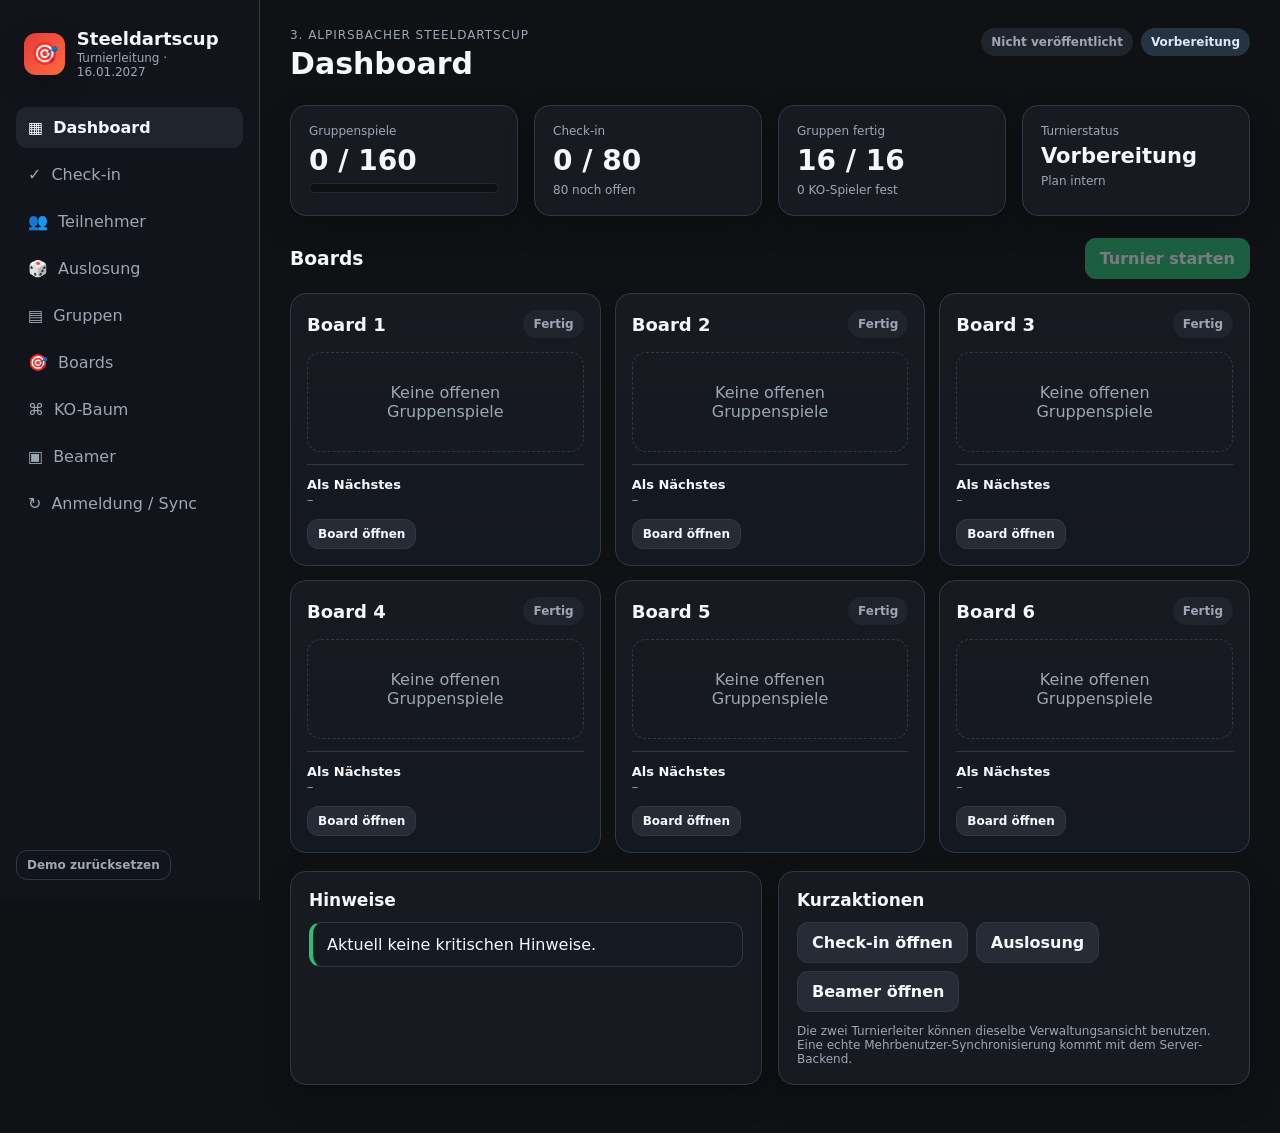
==== index.html @ 19bfae35 "Add files via upload" ====
<!doctype html>
<html lang="de">
<head>
  <meta charset="utf-8" />
  <meta name="viewport" content="width=device-width,initial-scale=1" />
  <title>3. Alpirsbacher Steeldartscup – Turnierleitung</title>
  <link rel="stylesheet" href="styles.css" />
</head>
<body>
  <div class="app-shell">
    <aside class="sidebar">
      <div class="brand">
        <div class="brand-mark">🎯</div>
        <div>
          <h1>Steeldartscup</h1>
          <p>Turnierleitung · 16.01.2027</p>
        </div>
      </div>
      <nav id="mainNav" class="nav"></nav>
      <div class="sidebar-footer">
        <button id="resetDemoBtn" class="btn btn-ghost btn-small">Demo zurücksetzen</button>
      </div>
    </aside>

    <main class="main">
      <header class="topbar">
        <div>
          <div class="eyebrow">3. Alpirsbacher Steeldartscup</div>
          <h2 id="pageTitle">Dashboard</h2>
        </div>
        <div class="top-actions">
          <span id="publishBadge" class="badge badge-muted">Nicht veröffentlicht</span>
          <span id="phaseBadge" class="badge">Vorbereitung</span>
        </div>
      </header>

      <section id="content"></section>
    </main>
  </div>

  <div id="modalRoot"></div>
  <div id="toastRoot" class="toast-root"></div>

  <script src="app.js"></script>
</body>
</html>
---- styles.css ----
:root {
  --bg: #0f1115;
  --panel: #171a21;
  --panel-2: #1f242d;
  --panel-3: #262c36;
  --text: #f5f7fa;
  --muted: #9da7b3;
  --border: #313844;
  --accent: #e33d3d;
  --accent-2: #ff6a3d;
  --success: #2dbf76;
  --warning: #f0ad3d;
  --danger: #ef5350;
  --info: #4ea1ff;
  --shadow: 0 12px 32px rgba(0,0,0,.22);
  --radius: 16px;
}
*{box-sizing:border-box}
html,body{margin:0;min-height:100%;background:var(--bg);color:var(--text);font-family:Inter,ui-sans-serif,system-ui,-apple-system,BlinkMacSystemFont,"Segoe UI",sans-serif}
button,input,select{font:inherit}
button{cursor:pointer}
.app-shell{display:grid;grid-template-columns:260px 1fr;min-height:100vh}
.sidebar{position:sticky;top:0;height:100vh;background:#11141a;border-right:1px solid var(--border);padding:20px 16px;display:flex;flex-direction:column;gap:20px}
.brand{display:flex;gap:12px;align-items:center;padding:8px}
.brand-mark{width:42px;height:42px;border-radius:12px;background:linear-gradient(135deg,var(--accent),var(--accent-2));display:grid;place-items:center;font-size:22px;box-shadow:var(--shadow)}
.brand h1{font-size:18px;margin:0 0 2px}.brand p{margin:0;color:var(--muted);font-size:12px}
.nav{display:flex;flex-direction:column;gap:6px}.nav button{border:0;background:transparent;color:var(--muted);padding:11px 12px;border-radius:11px;text-align:left;display:flex;align-items:center;gap:10px}.nav button:hover{background:var(--panel);color:var(--text)}.nav button.active{background:var(--panel-2);color:var(--text);font-weight:700}
.sidebar-footer{margin-top:auto}
.main{padding:28px 30px 48px;min-width:0}.topbar{display:flex;justify-content:space-between;gap:20px;align-items:flex-start;margin-bottom:24px}.eyebrow{font-size:12px;color:var(--muted);text-transform:uppercase;letter-spacing:.08em}.topbar h2{margin:4px 0 0;font-size:30px}.top-actions{display:flex;gap:8px;flex-wrap:wrap;justify-content:flex-end}
.badge{display:inline-flex;align-items:center;gap:6px;padding:7px 10px;border-radius:999px;background:#263442;color:#dbe9f8;font-size:12px;font-weight:700}.badge-muted{background:var(--panel-2);color:var(--muted)}.badge-success{background:rgba(45,191,118,.14);color:#63e19f}.badge-warning{background:rgba(240,173,61,.14);color:#f5c772}.badge-danger{background:rgba(239,83,80,.14);color:#ff8f8c}
.grid{display:grid;gap:16px}.grid-2{grid-template-columns:repeat(2,minmax(0,1fr))}.grid-3{grid-template-columns:repeat(3,minmax(0,1fr))}.grid-4{grid-template-columns:repeat(4,minmax(0,1fr))}.grid-6{grid-template-columns:repeat(3,minmax(0,1fr))}
.card{background:var(--panel);border:1px solid var(--border);border-radius:var(--radius);padding:18px;box-shadow:var(--shadow)}.card h3{margin:0 0 12px;font-size:17px}.card h4{margin:0 0 8px}.card-subtle{background:var(--panel-2)}
.metric{display:flex;flex-direction:column;gap:6px}.metric .value{font-size:28px;font-weight:800}.metric .label{font-size:12px;color:var(--muted)}
.progress{height:10px;border-radius:999px;background:#0d0f13;overflow:hidden;border:1px solid #242a33}.progress>span{display:block;height:100%;background:linear-gradient(90deg,var(--accent),var(--accent-2));border-radius:999px}
.board-grid{display:grid;grid-template-columns:repeat(3,minmax(0,1fr));gap:14px}.board-card{background:linear-gradient(180deg,var(--panel),#141820);border:1px solid var(--border);border-radius:16px;padding:16px}.board-card.running{border-color:#44515f}.board-head{display:flex;align-items:center;justify-content:space-between;gap:12px;margin-bottom:14px}.board-title{font-size:18px;font-weight:800}.match-main{font-weight:800;font-size:18px;line-height:1.25;margin:8px 0}.match-next{margin-top:12px;padding-top:12px;border-top:1px solid var(--border);color:var(--muted);font-size:13px}.match-next strong{color:var(--text)}
.btn{border:1px solid transparent;border-radius:11px;padding:10px 14px;font-weight:750;background:var(--accent);color:white}.btn:hover{filter:brightness(1.05)}.btn-secondary{background:var(--panel-3);border-color:var(--border);color:var(--text)}.btn-ghost{background:transparent;border-color:var(--border);color:var(--muted)}.btn-success{background:var(--success)}.btn-warning{background:var(--warning);color:#1f1607}.btn-danger{background:var(--danger)}.btn-small{padding:7px 10px;font-size:12px}.btn-lg{padding:14px 18px;font-size:16px}.btn:disabled{opacity:.45;cursor:not-allowed}
.actions{display:flex;gap:8px;flex-wrap:wrap}.section-head{display:flex;justify-content:space-between;gap:16px;align-items:center;margin-bottom:14px}.section-head h3{margin:0}.muted{color:var(--muted)}.small{font-size:12px}.tiny{font-size:11px}.right{text-align:right}
.table-wrap{overflow:auto;border:1px solid var(--border);border-radius:14px}.table{width:100%;border-collapse:collapse;min-width:720px;background:var(--panel)}.table th,.table td{padding:11px 12px;border-bottom:1px solid var(--border);text-align:left;vertical-align:middle}.table th{font-size:11px;text-transform:uppercase;letter-spacing:.05em;color:var(--muted);background:#15181e;position:sticky;top:0}.table tr:last-child td{border-bottom:0}.table tr:hover td{background:#1b2028}.table .compact{width:1%;white-space:nowrap}
.input,.select{width:100%;background:#101318;color:var(--text);border:1px solid var(--border);border-radius:10px;padding:10px 11px;outline:none}.input:focus,.select:focus{border-color:#657284}.form-grid{display:grid;grid-template-columns:repeat(2,minmax(0,1fr));gap:12px}.form-field label{display:block;font-size:12px;color:var(--muted);margin-bottom:6px}
.notice{border:1px solid var(--border);border-left:4px solid var(--info);background:#161b23;border-radius:12px;padding:12px 14px}.notice.warning{border-left-color:var(--warning)}.notice.danger{border-left-color:var(--danger)}.notice.success{border-left-color:var(--success)}
.tabs{display:flex;gap:8px;flex-wrap:wrap;margin-bottom:16px}.tabs button{background:var(--panel);border:1px solid var(--border);color:var(--muted);padding:8px 11px;border-radius:10px}.tabs button.active{background:var(--panel-3);color:var(--text)}
.group-grid{display:grid;grid-template-columns:repeat(2,minmax(0,1fr));gap:14px}.group-card{background:var(--panel);border:1px solid var(--border);border-radius:14px;padding:14px}.group-card h3{display:flex;justify-content:space-between;align-items:center}
.player-line{display:flex;justify-content:space-between;gap:10px;padding:8px 0;border-bottom:1px solid #262d36}.player-line:last-child{border-bottom:0}.player-name{font-weight:700}.dartname{color:#f3b3b3;font-style:italic}
.modal-backdrop{position:fixed;inset:0;background:rgba(0,0,0,.68);display:grid;place-items:center;padding:20px;z-index:50}.modal{width:min(720px,100%);max-height:90vh;overflow:auto;background:var(--panel);border:1px solid var(--border);border-radius:18px;box-shadow:0 24px 80px rgba(0,0,0,.5);padding:20px}.modal h3{margin-top:0}.modal-footer{display:flex;justify-content:flex-end;gap:8px;margin-top:18px}
.toast-root{position:fixed;right:18px;bottom:18px;display:flex;flex-direction:column;gap:10px;z-index:80}.toast{background:#1d232c;border:1px solid var(--border);border-radius:12px;padding:12px 14px;box-shadow:var(--shadow);min-width:260px}.toast.success{border-left:4px solid var(--success)}.toast.warning{border-left:4px solid var(--warning)}.toast.danger{border-left:4px solid var(--danger)}
.board-control{display:grid;grid-template-columns:1.2fr .8fr;gap:16px}.score-box{display:grid;grid-template-columns:1fr auto 1fr;align-items:center;gap:10px;margin:20px 0}.score-player{padding:18px;border-radius:14px;background:var(--panel-2);text-align:center}.score-player .name{font-size:20px;font-weight:800}.score-num{font-size:42px;font-weight:900}.versus{color:var(--muted);font-weight:900}
.big-choice{display:grid;grid-template-columns:1fr 1fr;gap:12px}.big-choice button{min-height:88px;font-size:18px}
.bracket{display:grid;grid-template-columns:repeat(5,minmax(210px,1fr));gap:18px;overflow:auto;padding-bottom:10px}.round{display:flex;flex-direction:column;gap:10px}.round h3{font-size:14px;color:var(--muted);text-transform:uppercase;letter-spacing:.06em}.bracket-match{border:1px solid var(--border);background:var(--panel);border-radius:12px;padding:10px}.bracket-player{padding:7px 8px;border-radius:8px;background:#11151b;margin:4px 0}.bracket-player.winner{outline:1px solid var(--success)}
.beamer{background:#050607;min-height:72vh;border-radius:20px;padding:22px;border:1px solid #222}.beamer .hero{display:flex;justify-content:space-between;align-items:flex-end;margin-bottom:18px}.beamer h3{font-size:28px;margin:0}.beamer-board-grid{display:grid;grid-template-columns:repeat(3,1fr);gap:16px}.beamer-board{background:#12161c;border:1px solid #2b313a;border-radius:16px;padding:18px}.beamer-board .board-number{font-size:24px;font-weight:900}.beamer-board .current{font-size:22px;font-weight:800;margin:16px 0}.beamer-board .next{font-size:13px;color:#a8b0bb;border-top:1px solid #2a3038;padding-top:10px}
.empty{padding:30px;text-align:center;color:var(--muted);border:1px dashed var(--border);border-radius:14px}
.checkin-toggle{display:flex;gap:6px}.status-dot{width:8px;height:8px;border-radius:50%;display:inline-block;background:var(--muted);margin-right:6px}.status-dot.ok{background:var(--success)}.status-dot.warn{background:var(--warning)}
@media (max-width:1100px){.app-shell{grid-template-columns:210px 1fr}.board-grid,.grid-6{grid-template-columns:repeat(2,minmax(0,1fr))}.grid-4{grid-template-columns:repeat(2,minmax(0,1fr))}.group-grid{grid-template-columns:1fr}.beamer-board-grid{grid-template-columns:repeat(2,1fr)}}
@media (max-width:760px){.app-shell{display:block}.sidebar{position:static;height:auto;border-right:0;border-bottom:1px solid var(--border)}.nav{display:grid;grid-template-columns:repeat(2,1fr)}.sidebar-footer{display:none}.main{padding:18px}.topbar{align-items:flex-start;flex-direction:column}.board-grid,.grid-2,.grid-3,.grid-4,.grid-6,.form-grid,.board-control,.big-choice,.beamer-board-grid{grid-template-columns:1fr}.table{min-width:640px}}
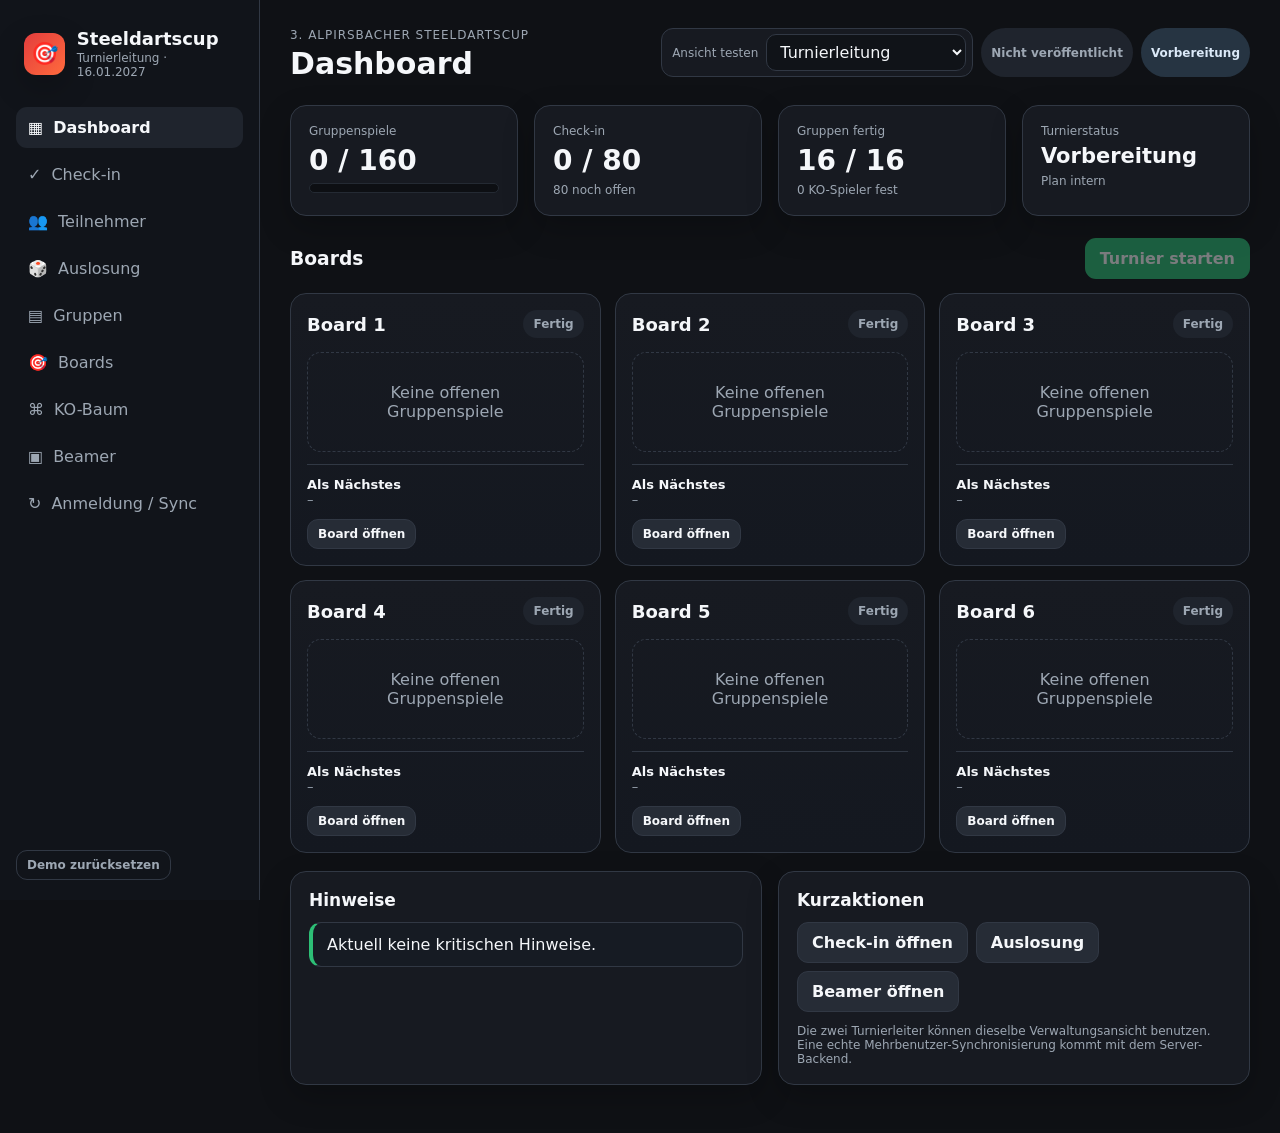
==== commit b6b17773: "Add files via upload" ====
--- a/index.html
+++ b/index.html
@@ -29,6 +29,15 @@
           <h2 id="pageTitle">Dashboard</h2>
         </div>
         <div class="top-actions">
+          <div class="view-switcher">
+            <span class="small muted">Ansicht testen</span>
+            <select id="testViewSelect" class="select select-compact" aria-label="Ansicht testen">
+              <option value="admin">Turnierleitung</option>
+              <option value="writer">Schreiber / Board</option>
+              <option value="player">Spieler</option>
+              <option value="beamer">Beamer</option>
+            </select>
+          </div>
           <span id="publishBadge" class="badge badge-muted">Nicht veröffentlicht</span>
           <span id="phaseBadge" class="badge">Vorbereitung</span>
         </div>
--- a/styles.css
+++ b/styles.css
@@ -51,3 +51,44 @@
 .checkin-toggle{display:flex;gap:6px}.status-dot{width:8px;height:8px;border-radius:50%;display:inline-block;background:var(--muted);margin-right:6px}.status-dot.ok{background:var(--success)}.status-dot.warn{background:var(--warning)}
 @media (max-width:1100px){.app-shell{grid-template-columns:210px 1fr}.board-grid,.grid-6{grid-template-columns:repeat(2,minmax(0,1fr))}.grid-4{grid-template-columns:repeat(2,minmax(0,1fr))}.group-grid{grid-template-columns:1fr}.beamer-board-grid{grid-template-columns:repeat(2,1fr)}}
 @media (max-width:760px){.app-shell{display:block}.sidebar{position:static;height:auto;border-right:0;border-bottom:1px solid var(--border)}.nav{display:grid;grid-template-columns:repeat(2,1fr)}.sidebar-footer{display:none}.main{padding:18px}.topbar{align-items:flex-start;flex-direction:column}.board-grid,.grid-2,.grid-3,.grid-4,.grid-6,.form-grid,.board-control,.big-choice,.beamer-board-grid{grid-template-columns:1fr}.table{min-width:640px}}
+
+/* Testbare Rollenansichten */
+.view-switcher{display:flex;align-items:center;gap:8px;padding:5px 6px 5px 10px;border:1px solid var(--border);border-radius:12px;background:var(--panel)}
+.select-compact{width:auto;min-width:165px;padding:7px 30px 7px 9px}
+.app-shell.special-mode{grid-template-columns:1fr}
+.app-shell.special-mode .sidebar{display:none}
+.app-shell.special-mode .main{max-width:1500px;width:100%;margin:0 auto}
+.special-toolbar,.player-testbar{display:flex;align-items:center;justify-content:space-between;gap:18px;margin-bottom:16px}
+.special-toolbar .tabs{margin:0}
+.compact-tabs{justify-content:flex-end}
+.live-strip{display:flex;align-items:center;justify-content:center;gap:7px;margin:-5px 0 18px;color:#70dfa4;font-size:13px;font-weight:700}
+.live-duration{white-space:nowrap}
+.player-select{max-width:330px}
+.player-hero{background:linear-gradient(135deg,#181d25,#101318);border:1px solid var(--border);border-radius:22px;padding:26px;margin-bottom:16px;box-shadow:var(--shadow);position:relative;overflow:hidden}
+.player-hero:after{content:"";position:absolute;width:230px;height:230px;border-radius:50%;right:-90px;top:-100px;background:rgba(255,255,255,.025)}
+.player-hero.soon{border-color:#60512f}.player-hero.next{border-color:#7b5d25}.player-hero.now{border-color:#257c54;box-shadow:0 0 0 1px rgba(45,191,118,.12),var(--shadow)}
+.player-kicker{text-transform:uppercase;letter-spacing:.08em;color:var(--muted);font-size:11px;font-weight:800}
+.player-hero h3{font-size:30px;margin:7px 0 18px}
+.player-status{font-size:28px;font-weight:900;line-height:1.1;margin-bottom:18px;max-width:700px}
+.player-hero.now .player-status{color:#65dda0}.player-hero.next .player-status{color:#f5c772}.player-hero.soon .player-status{color:#dfc681}
+.player-next-match{display:flex;flex-direction:column;gap:4px;padding:15px 16px;background:rgba(0,0,0,.22);border:1px solid var(--border);border-radius:14px;max-width:560px}
+.player-next-match strong{font-size:20px}
+.player-metrics{margin-bottom:16px}
+.player-tabs{margin-top:20px}
+.player-table{min-width:0}
+.player-table tr.me td{background:rgba(45,191,118,.08)}
+.toggle-line{display:flex;gap:13px;align-items:flex-start;padding:15px 0;border-bottom:1px solid var(--border);cursor:pointer}
+.toggle-line:last-child{border-bottom:0}.toggle-line input{margin-top:4px;transform:scale(1.15)}.toggle-line span{display:flex;flex-direction:column;gap:3px}.toggle-line small{color:var(--muted)}
+.compact-bracket{display:grid;grid-template-columns:repeat(2,minmax(0,1fr));gap:7px 14px}.compact-bracket>.small{grid-column:1/-1}
+.compact-ko{display:grid;grid-template-columns:1fr auto 1fr;gap:8px;align-items:center;background:var(--panel-2);border:1px solid var(--border);border-radius:10px;padding:9px 10px;font-size:12px}.compact-ko span:last-child{text-align:right}
+.beamer-full{min-height:calc(100vh - 150px)}
+
+@media (max-width:760px){
+  .view-switcher{width:100%;justify-content:space-between}.select-compact{flex:1;min-width:0}
+  .app-shell.special-mode .main{padding:14px}.app-shell.special-mode .topbar{gap:12px;margin-bottom:14px}
+  .special-toolbar,.player-testbar{align-items:stretch;flex-direction:column}.player-select{max-width:none}
+  .compact-tabs{display:grid;grid-template-columns:repeat(3,1fr);width:100%}.compact-tabs button{width:100%}
+  .player-hero{padding:20px}.player-hero h3{font-size:24px}.player-status{font-size:24px}.player-next-match strong{font-size:18px}
+  .player-tabs{display:grid;grid-template-columns:repeat(2,1fr)}.player-tabs button{width:100%}
+  .player-table{min-width:520px}.compact-bracket{grid-template-columns:1fr}
+}
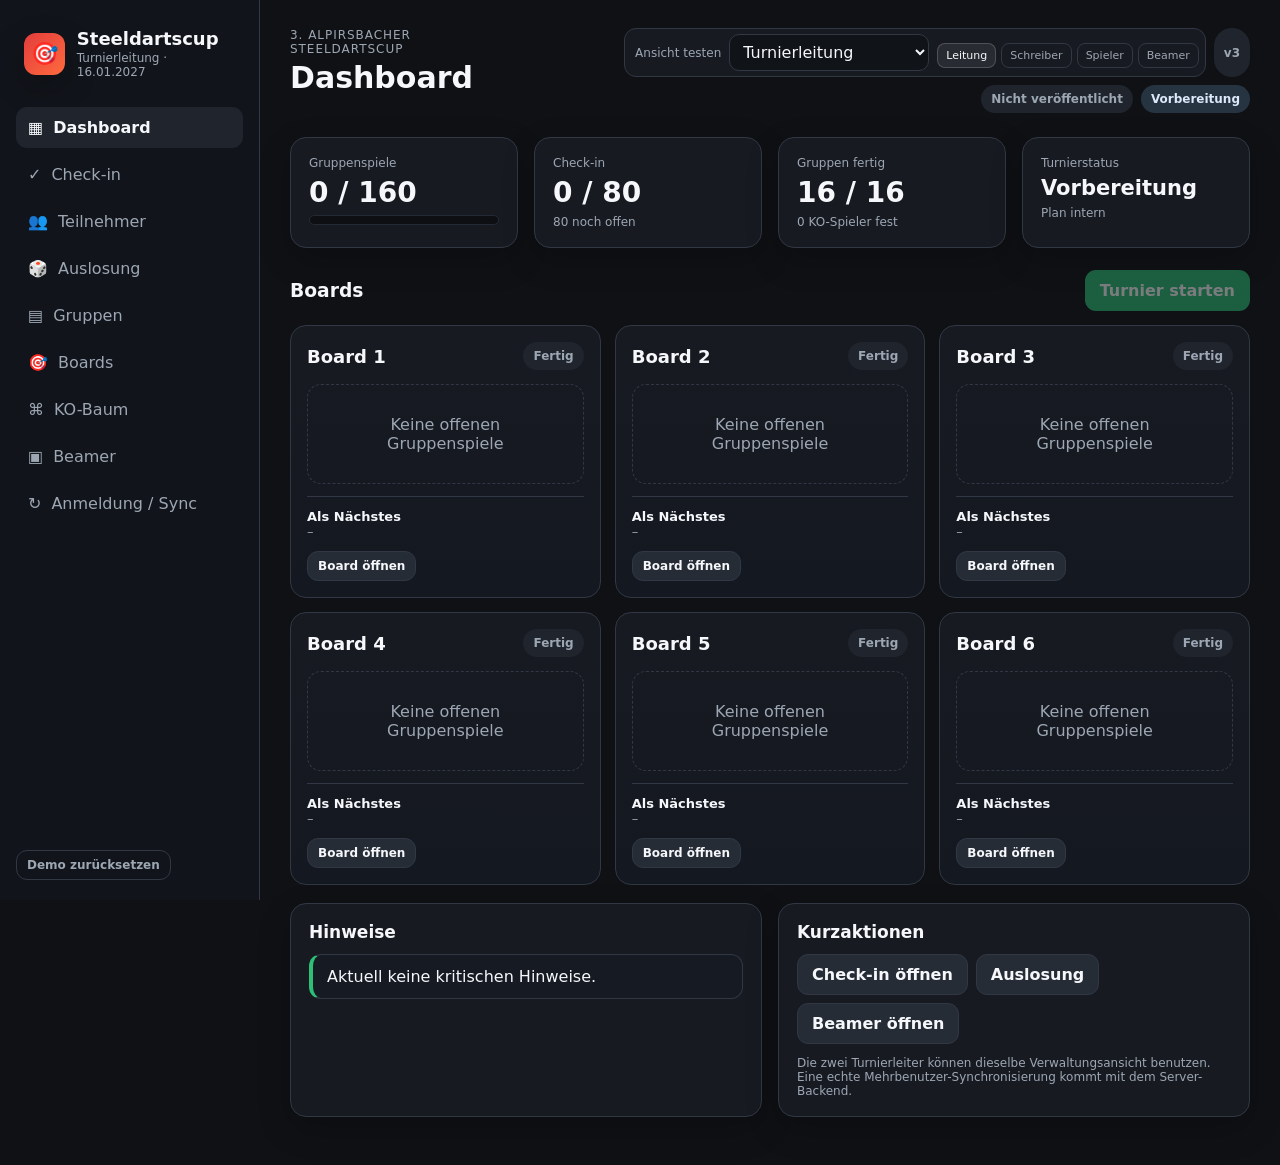
==== commit 79dfd6ce: "Add files via upload" ====
--- a/index.html
+++ b/index.html
@@ -4,7 +4,7 @@
   <meta charset="utf-8" />
   <meta name="viewport" content="width=device-width,initial-scale=1" />
   <title>3. Alpirsbacher Steeldartscup – Turnierleitung</title>
-  <link rel="stylesheet" href="styles.css" />
+  <link rel="stylesheet" href="styles.css?v=3" />
 </head>
 <body>
   <div class="app-shell">
@@ -37,7 +37,14 @@
               <option value="player">Spieler</option>
               <option value="beamer">Beamer</option>
             </select>
+            <div class="mode-quick-buttons" aria-label="Testansichten">
+              <button type="button" data-test-mode="admin">Leitung</button>
+              <button type="button" data-test-mode="writer">Schreiber</button>
+              <button type="button" data-test-mode="player">Spieler</button>
+              <button type="button" data-test-mode="beamer">Beamer</button>
+            </div>
           </div>
+          <span class="badge badge-muted" title="Build-Version">v3</span>
           <span id="publishBadge" class="badge badge-muted">Nicht veröffentlicht</span>
           <span id="phaseBadge" class="badge">Vorbereitung</span>
         </div>
@@ -50,6 +57,6 @@
   <div id="modalRoot"></div>
   <div id="toastRoot" class="toast-root"></div>
 
-  <script src="app.js"></script>
+  <script src="app.js?v=3"></script>
 </body>
 </html>
--- a/styles.css
+++ b/styles.css
@@ -92,3 +92,9 @@
   .player-tabs{display:grid;grid-template-columns:repeat(2,1fr)}.player-tabs button{width:100%}
   .player-table{min-width:520px}.compact-bracket{grid-template-columns:1fr}
 }
+
+/* v3 test-mode controls */
+.mode-quick-buttons{display:flex;gap:5px;flex-wrap:wrap;margin-top:6px}
+.mode-quick-buttons button{border:1px solid var(--border);background:transparent;color:var(--muted);border-radius:8px;padding:5px 8px;font:inherit;font-size:11px;cursor:pointer}
+.mode-quick-buttons button:hover,.mode-quick-buttons button.active{background:rgba(255,255,255,.08);color:var(--text);border-color:rgba(255,255,255,.18)}
+@media(max-width:900px){.mode-quick-buttons{display:none}}
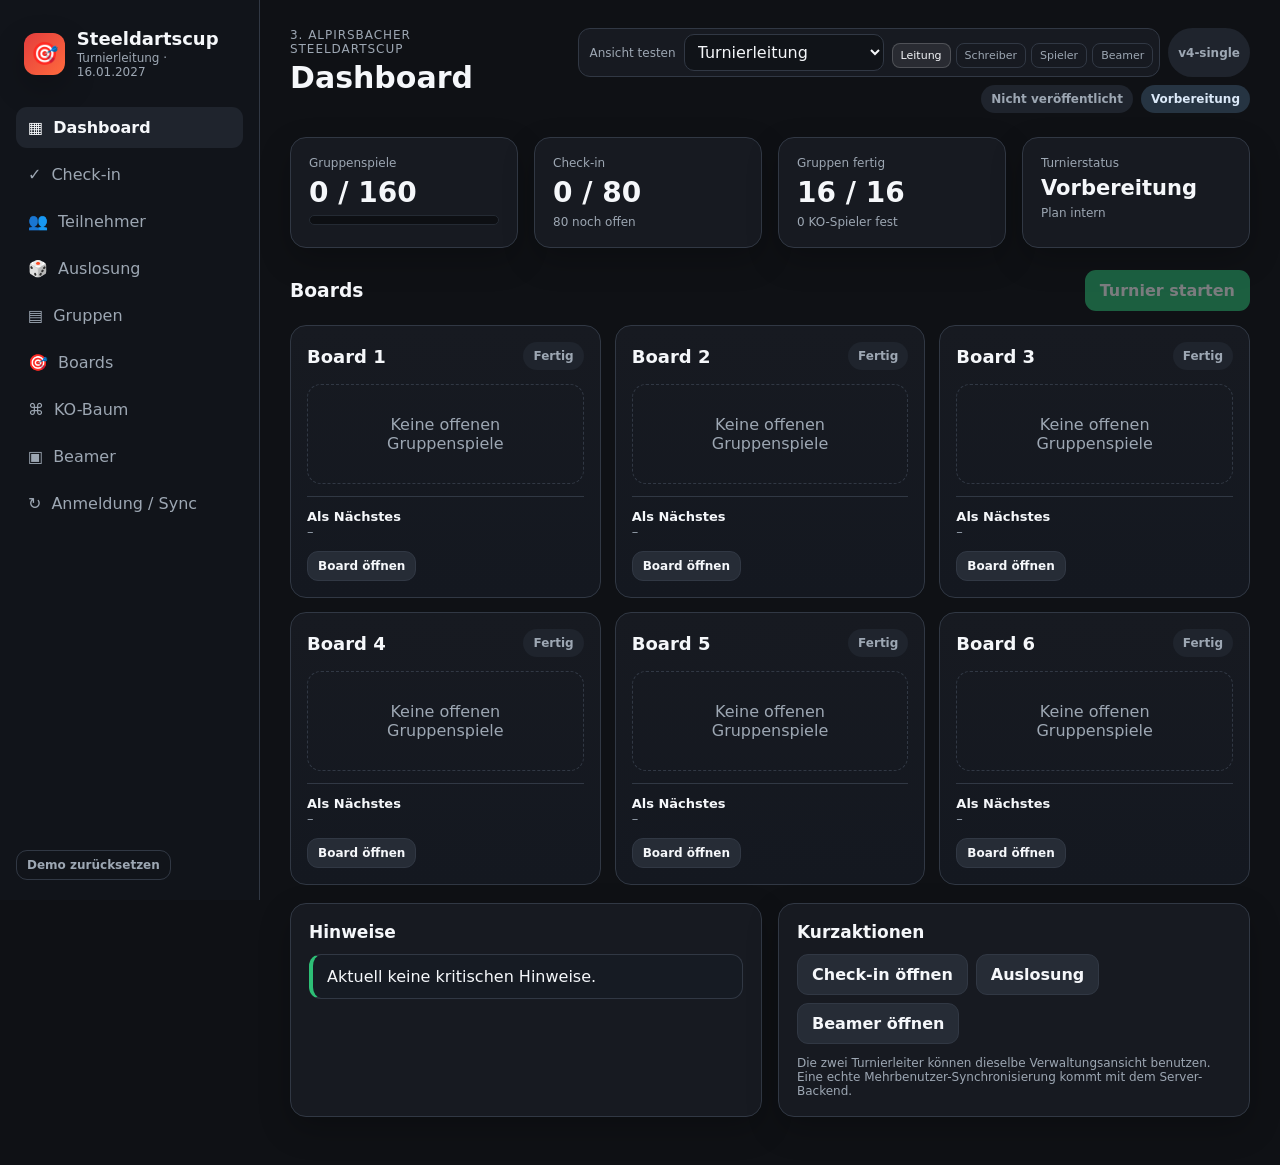
==== commit e44c97d2: "Add files via upload" ====
--- a/index.html
+++ b/index.html
@@ -4,7 +4,109 @@
   <meta charset="utf-8" />
   <meta name="viewport" content="width=device-width,initial-scale=1" />
   <title>3. Alpirsbacher Steeldartscup – Turnierleitung</title>
-  <link rel="stylesheet" href="styles.css?v=3" />
+  <style>
+:root {
+  --bg: #0f1115;
+  --panel: #171a21;
+  --panel-2: #1f242d;
+  --panel-3: #262c36;
+  --text: #f5f7fa;
+  --muted: #9da7b3;
+  --border: #313844;
+  --accent: #e33d3d;
+  --accent-2: #ff6a3d;
+  --success: #2dbf76;
+  --warning: #f0ad3d;
+  --danger: #ef5350;
+  --info: #4ea1ff;
+  --shadow: 0 12px 32px rgba(0,0,0,.22);
+  --radius: 16px;
+}
+*{box-sizing:border-box}
+html,body{margin:0;min-height:100%;background:var(--bg);color:var(--text);font-family:Inter,ui-sans-serif,system-ui,-apple-system,BlinkMacSystemFont,"Segoe UI",sans-serif}
+button,input,select{font:inherit}
+button{cursor:pointer}
+.app-shell{display:grid;grid-template-columns:260px 1fr;min-height:100vh}
+.sidebar{position:sticky;top:0;height:100vh;background:#11141a;border-right:1px solid var(--border);padding:20px 16px;display:flex;flex-direction:column;gap:20px}
+.brand{display:flex;gap:12px;align-items:center;padding:8px}
+.brand-mark{width:42px;height:42px;border-radius:12px;background:linear-gradient(135deg,var(--accent),var(--accent-2));display:grid;place-items:center;font-size:22px;box-shadow:var(--shadow)}
+.brand h1{font-size:18px;margin:0 0 2px}.brand p{margin:0;color:var(--muted);font-size:12px}
+.nav{display:flex;flex-direction:column;gap:6px}.nav button{border:0;background:transparent;color:var(--muted);padding:11px 12px;border-radius:11px;text-align:left;display:flex;align-items:center;gap:10px}.nav button:hover{background:var(--panel);color:var(--text)}.nav button.active{background:var(--panel-2);color:var(--text);font-weight:700}
+.sidebar-footer{margin-top:auto}
+.main{padding:28px 30px 48px;min-width:0}.topbar{display:flex;justify-content:space-between;gap:20px;align-items:flex-start;margin-bottom:24px}.eyebrow{font-size:12px;color:var(--muted);text-transform:uppercase;letter-spacing:.08em}.topbar h2{margin:4px 0 0;font-size:30px}.top-actions{display:flex;gap:8px;flex-wrap:wrap;justify-content:flex-end}
+.badge{display:inline-flex;align-items:center;gap:6px;padding:7px 10px;border-radius:999px;background:#263442;color:#dbe9f8;font-size:12px;font-weight:700}.badge-muted{background:var(--panel-2);color:var(--muted)}.badge-success{background:rgba(45,191,118,.14);color:#63e19f}.badge-warning{background:rgba(240,173,61,.14);color:#f5c772}.badge-danger{background:rgba(239,83,80,.14);color:#ff8f8c}
+.grid{display:grid;gap:16px}.grid-2{grid-template-columns:repeat(2,minmax(0,1fr))}.grid-3{grid-template-columns:repeat(3,minmax(0,1fr))}.grid-4{grid-template-columns:repeat(4,minmax(0,1fr))}.grid-6{grid-template-columns:repeat(3,minmax(0,1fr))}
+.card{background:var(--panel);border:1px solid var(--border);border-radius:var(--radius);padding:18px;box-shadow:var(--shadow)}.card h3{margin:0 0 12px;font-size:17px}.card h4{margin:0 0 8px}.card-subtle{background:var(--panel-2)}
+.metric{display:flex;flex-direction:column;gap:6px}.metric .value{font-size:28px;font-weight:800}.metric .label{font-size:12px;color:var(--muted)}
+.progress{height:10px;border-radius:999px;background:#0d0f13;overflow:hidden;border:1px solid #242a33}.progress>span{display:block;height:100%;background:linear-gradient(90deg,var(--accent),var(--accent-2));border-radius:999px}
+.board-grid{display:grid;grid-template-columns:repeat(3,minmax(0,1fr));gap:14px}.board-card{background:linear-gradient(180deg,var(--panel),#141820);border:1px solid var(--border);border-radius:16px;padding:16px}.board-card.running{border-color:#44515f}.board-head{display:flex;align-items:center;justify-content:space-between;gap:12px;margin-bottom:14px}.board-title{font-size:18px;font-weight:800}.match-main{font-weight:800;font-size:18px;line-height:1.25;margin:8px 0}.match-next{margin-top:12px;padding-top:12px;border-top:1px solid var(--border);color:var(--muted);font-size:13px}.match-next strong{color:var(--text)}
+.btn{border:1px solid transparent;border-radius:11px;padding:10px 14px;font-weight:750;background:var(--accent);color:white}.btn:hover{filter:brightness(1.05)}.btn-secondary{background:var(--panel-3);border-color:var(--border);color:var(--text)}.btn-ghost{background:transparent;border-color:var(--border);color:var(--muted)}.btn-success{background:var(--success)}.btn-warning{background:var(--warning);color:#1f1607}.btn-danger{background:var(--danger)}.btn-small{padding:7px 10px;font-size:12px}.btn-lg{padding:14px 18px;font-size:16px}.btn:disabled{opacity:.45;cursor:not-allowed}
+.actions{display:flex;gap:8px;flex-wrap:wrap}.section-head{display:flex;justify-content:space-between;gap:16px;align-items:center;margin-bottom:14px}.section-head h3{margin:0}.muted{color:var(--muted)}.small{font-size:12px}.tiny{font-size:11px}.right{text-align:right}
+.table-wrap{overflow:auto;border:1px solid var(--border);border-radius:14px}.table{width:100%;border-collapse:collapse;min-width:720px;background:var(--panel)}.table th,.table td{padding:11px 12px;border-bottom:1px solid var(--border);text-align:left;vertical-align:middle}.table th{font-size:11px;text-transform:uppercase;letter-spacing:.05em;color:var(--muted);background:#15181e;position:sticky;top:0}.table tr:last-child td{border-bottom:0}.table tr:hover td{background:#1b2028}.table .compact{width:1%;white-space:nowrap}
+.input,.select{width:100%;background:#101318;color:var(--text);border:1px solid var(--border);border-radius:10px;padding:10px 11px;outline:none}.input:focus,.select:focus{border-color:#657284}.form-grid{display:grid;grid-template-columns:repeat(2,minmax(0,1fr));gap:12px}.form-field label{display:block;font-size:12px;color:var(--muted);margin-bottom:6px}
+.notice{border:1px solid var(--border);border-left:4px solid var(--info);background:#161b23;border-radius:12px;padding:12px 14px}.notice.warning{border-left-color:var(--warning)}.notice.danger{border-left-color:var(--danger)}.notice.success{border-left-color:var(--success)}
+.tabs{display:flex;gap:8px;flex-wrap:wrap;margin-bottom:16px}.tabs button{background:var(--panel);border:1px solid var(--border);color:var(--muted);padding:8px 11px;border-radius:10px}.tabs button.active{background:var(--panel-3);color:var(--text)}
+.group-grid{display:grid;grid-template-columns:repeat(2,minmax(0,1fr));gap:14px}.group-card{background:var(--panel);border:1px solid var(--border);border-radius:14px;padding:14px}.group-card h3{display:flex;justify-content:space-between;align-items:center}
+.player-line{display:flex;justify-content:space-between;gap:10px;padding:8px 0;border-bottom:1px solid #262d36}.player-line:last-child{border-bottom:0}.player-name{font-weight:700}.dartname{color:#f3b3b3;font-style:italic}
+.modal-backdrop{position:fixed;inset:0;background:rgba(0,0,0,.68);display:grid;place-items:center;padding:20px;z-index:50}.modal{width:min(720px,100%);max-height:90vh;overflow:auto;background:var(--panel);border:1px solid var(--border);border-radius:18px;box-shadow:0 24px 80px rgba(0,0,0,.5);padding:20px}.modal h3{margin-top:0}.modal-footer{display:flex;justify-content:flex-end;gap:8px;margin-top:18px}
+.toast-root{position:fixed;right:18px;bottom:18px;display:flex;flex-direction:column;gap:10px;z-index:80}.toast{background:#1d232c;border:1px solid var(--border);border-radius:12px;padding:12px 14px;box-shadow:var(--shadow);min-width:260px}.toast.success{border-left:4px solid var(--success)}.toast.warning{border-left:4px solid var(--warning)}.toast.danger{border-left:4px solid var(--danger)}
+.board-control{display:grid;grid-template-columns:1.2fr .8fr;gap:16px}.score-box{display:grid;grid-template-columns:1fr auto 1fr;align-items:center;gap:10px;margin:20px 0}.score-player{padding:18px;border-radius:14px;background:var(--panel-2);text-align:center}.score-player .name{font-size:20px;font-weight:800}.score-num{font-size:42px;font-weight:900}.versus{color:var(--muted);font-weight:900}
+.big-choice{display:grid;grid-template-columns:1fr 1fr;gap:12px}.big-choice button{min-height:88px;font-size:18px}
+.bracket{display:grid;grid-template-columns:repeat(5,minmax(210px,1fr));gap:18px;overflow:auto;padding-bottom:10px}.round{display:flex;flex-direction:column;gap:10px}.round h3{font-size:14px;color:var(--muted);text-transform:uppercase;letter-spacing:.06em}.bracket-match{border:1px solid var(--border);background:var(--panel);border-radius:12px;padding:10px}.bracket-player{padding:7px 8px;border-radius:8px;background:#11151b;margin:4px 0}.bracket-player.winner{outline:1px solid var(--success)}
+.beamer{background:#050607;min-height:72vh;border-radius:20px;padding:22px;border:1px solid #222}.beamer .hero{display:flex;justify-content:space-between;align-items:flex-end;margin-bottom:18px}.beamer h3{font-size:28px;margin:0}.beamer-board-grid{display:grid;grid-template-columns:repeat(3,1fr);gap:16px}.beamer-board{background:#12161c;border:1px solid #2b313a;border-radius:16px;padding:18px}.beamer-board .board-number{font-size:24px;font-weight:900}.beamer-board .current{font-size:22px;font-weight:800;margin:16px 0}.beamer-board .next{font-size:13px;color:#a8b0bb;border-top:1px solid #2a3038;padding-top:10px}
+.empty{padding:30px;text-align:center;color:var(--muted);border:1px dashed var(--border);border-radius:14px}
+.checkin-toggle{display:flex;gap:6px}.status-dot{width:8px;height:8px;border-radius:50%;display:inline-block;background:var(--muted);margin-right:6px}.status-dot.ok{background:var(--success)}.status-dot.warn{background:var(--warning)}
+@media (max-width:1100px){.app-shell{grid-template-columns:210px 1fr}.board-grid,.grid-6{grid-template-columns:repeat(2,minmax(0,1fr))}.grid-4{grid-template-columns:repeat(2,minmax(0,1fr))}.group-grid{grid-template-columns:1fr}.beamer-board-grid{grid-template-columns:repeat(2,1fr)}}
+@media (max-width:760px){.app-shell{display:block}.sidebar{position:static;height:auto;border-right:0;border-bottom:1px solid var(--border)}.nav{display:grid;grid-template-columns:repeat(2,1fr)}.sidebar-footer{display:none}.main{padding:18px}.topbar{align-items:flex-start;flex-direction:column}.board-grid,.grid-2,.grid-3,.grid-4,.grid-6,.form-grid,.board-control,.big-choice,.beamer-board-grid{grid-template-columns:1fr}.table{min-width:640px}}
+
+/* Testbare Rollenansichten */
+.view-switcher{display:flex;align-items:center;gap:8px;padding:5px 6px 5px 10px;border:1px solid var(--border);border-radius:12px;background:var(--panel)}
+.select-compact{width:auto;min-width:165px;padding:7px 30px 7px 9px}
+.app-shell.special-mode{grid-template-columns:1fr}
+.app-shell.special-mode .sidebar{display:none}
+.app-shell.special-mode .main{max-width:1500px;width:100%;margin:0 auto}
+.special-toolbar,.player-testbar{display:flex;align-items:center;justify-content:space-between;gap:18px;margin-bottom:16px}
+.special-toolbar .tabs{margin:0}
+.compact-tabs{justify-content:flex-end}
+.live-strip{display:flex;align-items:center;justify-content:center;gap:7px;margin:-5px 0 18px;color:#70dfa4;font-size:13px;font-weight:700}
+.live-duration{white-space:nowrap}
+.player-select{max-width:330px}
+.player-hero{background:linear-gradient(135deg,#181d25,#101318);border:1px solid var(--border);border-radius:22px;padding:26px;margin-bottom:16px;box-shadow:var(--shadow);position:relative;overflow:hidden}
+.player-hero:after{content:"";position:absolute;width:230px;height:230px;border-radius:50%;right:-90px;top:-100px;background:rgba(255,255,255,.025)}
+.player-hero.soon{border-color:#60512f}.player-hero.next{border-color:#7b5d25}.player-hero.now{border-color:#257c54;box-shadow:0 0 0 1px rgba(45,191,118,.12),var(--shadow)}
+.player-kicker{text-transform:uppercase;letter-spacing:.08em;color:var(--muted);font-size:11px;font-weight:800}
+.player-hero h3{font-size:30px;margin:7px 0 18px}
+.player-status{font-size:28px;font-weight:900;line-height:1.1;margin-bottom:18px;max-width:700px}
+.player-hero.now .player-status{color:#65dda0}.player-hero.next .player-status{color:#f5c772}.player-hero.soon .player-status{color:#dfc681}
+.player-next-match{display:flex;flex-direction:column;gap:4px;padding:15px 16px;background:rgba(0,0,0,.22);border:1px solid var(--border);border-radius:14px;max-width:560px}
+.player-next-match strong{font-size:20px}
+.player-metrics{margin-bottom:16px}
+.player-tabs{margin-top:20px}
+.player-table{min-width:0}
+.player-table tr.me td{background:rgba(45,191,118,.08)}
+.toggle-line{display:flex;gap:13px;align-items:flex-start;padding:15px 0;border-bottom:1px solid var(--border);cursor:pointer}
+.toggle-line:last-child{border-bottom:0}.toggle-line input{margin-top:4px;transform:scale(1.15)}.toggle-line span{display:flex;flex-direction:column;gap:3px}.toggle-line small{color:var(--muted)}
+.compact-bracket{display:grid;grid-template-columns:repeat(2,minmax(0,1fr));gap:7px 14px}.compact-bracket>.small{grid-column:1/-1}
+.compact-ko{display:grid;grid-template-columns:1fr auto 1fr;gap:8px;align-items:center;background:var(--panel-2);border:1px solid var(--border);border-radius:10px;padding:9px 10px;font-size:12px}.compact-ko span:last-child{text-align:right}
+.beamer-full{min-height:calc(100vh - 150px)}
+
+@media (max-width:760px){
+  .view-switcher{width:100%;justify-content:space-between}.select-compact{flex:1;min-width:0}
+  .app-shell.special-mode .main{padding:14px}.app-shell.special-mode .topbar{gap:12px;margin-bottom:14px}
+  .special-toolbar,.player-testbar{align-items:stretch;flex-direction:column}.player-select{max-width:none}
+  .compact-tabs{display:grid;grid-template-columns:repeat(3,1fr);width:100%}.compact-tabs button{width:100%}
+  .player-hero{padding:20px}.player-hero h3{font-size:24px}.player-status{font-size:24px}.player-next-match strong{font-size:18px}
+  .player-tabs{display:grid;grid-template-columns:repeat(2,1fr)}.player-tabs button{width:100%}
+  .player-table{min-width:520px}.compact-bracket{grid-template-columns:1fr}
+}
+
+/* v3 test-mode controls */
+.mode-quick-buttons{display:flex;gap:5px;flex-wrap:wrap;margin-top:6px}
+.mode-quick-buttons button{border:1px solid var(--border);background:transparent;color:var(--muted);border-radius:8px;padding:5px 8px;font:inherit;font-size:11px;cursor:pointer}
+.mode-quick-buttons button:hover,.mode-quick-buttons button.active{background:rgba(255,255,255,.08);color:var(--text);border-color:rgba(255,255,255,.18)}
+@media(max-width:900px){.mode-quick-buttons{display:none}}
+
+</style>
 </head>
 <body>
   <div class="app-shell">
@@ -44,7 +146,7 @@
               <button type="button" data-test-mode="beamer">Beamer</button>
             </div>
           </div>
-          <span class="badge badge-muted" title="Build-Version">v3</span>
+          <span class="badge badge-muted" title="Build-Version">v4-single</span>
           <span id="publishBadge" class="badge badge-muted">Nicht veröffentlicht</span>
           <span id="phaseBadge" class="badge">Vorbereitung</span>
         </div>
@@ -57,6 +159,670 @@
   <div id="modalRoot"></div>
   <div id="toastRoot" class="toast-root"></div>
 
-  <script src="app.js?v=3"></script>
+  <script>
+(() => {
+  const STORAGE_KEY = 'alpirsbacher-steeldartscup-mvp-v1';
+  const GROUPS = 'ABCDEFGHIJKLMNOP'.split('');
+  const BOARD_GROUPS = {
+    1: ['A','B','C'],
+    2: ['D','E','F'],
+    3: ['G','H','I'],
+    4: ['J','K','L'],
+    5: ['M','N'],
+    6: ['O','P']
+  };
+  const FIXED_R32 = [
+    ['A',1,'P',2], ['B',1,'O',2], ['C',1,'N',2], ['D',1,'M',2],
+    ['E',1,'L',2], ['F',1,'K',2], ['G',1,'J',2], ['H',1,'I',2],
+    ['I',1,'H',2], ['J',1,'G',2], ['K',1,'F',2], ['L',1,'E',2],
+    ['M',1,'D',2], ['N',1,'C',2], ['O',1,'B',2], ['P',1,'A',2]
+  ];
+
+  const NAV = [
+    ['dashboard','▦','Dashboard'],
+    ['checkin','✓','Check-in'],
+    ['participants','👥','Teilnehmer'],
+    ['draw','🎲','Auslosung'],
+    ['groups','▤','Gruppen'],
+    ['boards','🎯','Boards'],
+    ['knockout','⌘','KO-Baum'],
+    ['beamer','▣','Beamer'],
+    ['sync','↻','Anmeldung / Sync']
+  ];
+
+  const firstNames = [
+    'Andreas','Benjamin','Christian','Daniel','David','Dennis','Dominik','Florian','Frank','Jan',
+    'Jens','Jonas','Kevin','Lars','Marco','Markus','Martin','Matthias','Michael','Nico',
+    'Patrick','Peter','Philipp','Ralf','Robin','Sascha','Sebastian','Simon','Stefan','Sven',
+    'Thomas','Timo','Tobias','Torsten','Alexander','Felix','Julian','Manuel','Oliver','René',
+    'Fabian','Marcel','Kai','Tim','Max','Lukas','Niklas','Moritz','Johannes','Marius',
+    'Lisa','Sarah','Julia','Anna','Laura','Nadine','Sandra','Melanie','Kathrin','Vanessa',
+    'Marco','Steffen','Bernd','Heiko','Dirk','Volker','Joachim','Holger','Uwe','Jürgen',
+    'Chris','Alex','Micha','Tom','Leon','Fabio','Pascal','Rene','Marvin','Dennis'
+  ];
+  const lastNames = [
+    'Müller','Schmidt','Schneider','Fischer','Weber','Meyer','Wagner','Becker','Schulz','Hoffmann',
+    'Schäfer','Koch','Bauer','Richter','Klein','Wolf','Schröder','Neumann','Schwarz','Zimmermann',
+    'Braun','Krüger','Hofmann','Hartmann','Lange','Schmitt','Werner','Schmitz','Krause','Meier',
+    'Lehmann','Schmid','Schulze','Maier','Köhler','Herrmann','König','Walter','Mayer','Huber',
+    'Kaiser','Fuchs','Peters','Lang','Scholz','Möller','Weiß','Jung','Hahn','Schubert',
+    'Vogel','Friedrich','Keller','Günther','Frank','Berger','Winkler','Roth','Beck','Lorenz',
+    'Baumann','Franke','Albrecht','Schuster','Simon','Ludwig','Böhm','Winter','Kraus','Martin',
+    'Schumacher','Vogt','Stein','Jäger','Otto','Sommer','Groß','Seidel','Heinrich','Brandt'
+  ];
+  const dartNames = ['The Hammer','Iceman','Black Arrow','The Fox','Bulleye','The Machine','Lucky Dart','Red Dragon','The Chief','One Dart'];
+
+  let state = loadState();
+  let currentView = 'dashboard';
+  let currentGroup = 'A';
+  let selectedBoard = 1;
+  let displayMode = 'admin';
+  let selectedPlayerId = null;
+
+  function seedParticipants() {
+    return Array.from({length:80}, (_,i) => ({
+      id: `P${String(i+1).padStart(3,'0')}`,
+      firstName: firstNames[i],
+      lastName: lastNames[i],
+      dartName: i % 9 === 0 ? dartNames[(i/9) % dartNames.length | 0] : '',
+      email: `${slug(firstNames[i])}.${slug(lastNames[i])}@beispiel.de`,
+      phone: i % 4 === 0 ? '' : `0176 ${String(10000000+i*137).slice(0,8)}`,
+      registrationStatus: 'bestätigt',
+      checkinStatus: 'angemeldet',
+      waitlist: false,
+      active: true,
+      source: 'Anmeldung'
+    }));
+  }
+
+  function initialState() {
+    return {
+      version: 1,
+      tournament: {
+        name: '3. Alpirsbacher Steeldartscup',
+        date: '16.01.2027',
+        drawLocked: false,
+        published: false,
+        publishedAt: null,
+        started: false,
+        finished: false,
+        phase: 'Vorbereitung'
+      },
+      participants: seedParticipants(),
+      groups: {},
+      boardSchedules: {},
+      boardPointers: {1:0,2:0,3:0,4:0,5:0,6:0},
+      lastCompletedByBoard: {1:null,2:null,3:null,4:null,5:null,6:null},
+      manualGroupOrder: {},
+      knockout: { r32: [], r16: [], qf: [], sf: [], third: [], final: [] },
+      playerPrefs: {},
+      audit: []
+    };
+  }
+
+  function loadState() {
+    try {
+      const raw = localStorage.getItem(STORAGE_KEY);
+      return raw ? JSON.parse(raw) : initialState();
+    } catch (_) {
+      return initialState();
+    }
+  }
+  function saveState() { localStorage.setItem(STORAGE_KEY, JSON.stringify(state)); updateBadges(); }
+  function resetDemo() { state = initialState(); saveState(); render(); toast('Demo wurde zurückgesetzt.','success'); }
+
+  function slug(s){ return s.toLowerCase().normalize('NFD').replace(/[\u0300-\u036f]/g,'').replace(/ß/g,'ss').replace(/[^a-z0-9]+/g,''); }
+  function esc(s=''){ return String(s).replace(/[&<>'"]/g, m => ({'&':'&amp;','<':'&lt;','>':'&gt;',"'":'&#39;','"':'&quot;'}[m])); }
+  function playerName(p, fullDart=false){
+    if (!p) return '–';
+    return fullDart && p.dartName ? `${p.firstName} „${p.dartName}“ ${p.lastName}` : `${p.firstName} ${p.lastName}`;
+  }
+  function getPlayer(id){ return state.participants.find(p=>p.id===id); }
+  function shuffle(arr){ const a=[...arr]; for(let i=a.length-1;i>0;i--){const j=Math.floor(Math.random()*(i+1));[a[i],a[j]]=[a[j],a[i]];} return a; }
+  function audit(text){ state.audit.unshift({at:new Date().toISOString(), text}); state.audit = state.audit.slice(0,100); }
+  function toast(text,type='success'){ const root=document.getElementById('toastRoot'); const el=document.createElement('div'); el.className=`toast ${type}`; el.textContent=text; root.appendChild(el); setTimeout(()=>el.remove(),3000); }
+  function pct(n,d){ return d ? Math.round(n/d*100) : 0; }
+  function elapsedText(iso){
+    if(!iso) return '';
+    const ms=Math.max(0, Date.now()-new Date(iso).getTime());
+    const min=Math.floor(ms/60000);
+    if(min<1) return 'läuft seit < 1 Min.';
+    if(min<60) return `läuft seit ${min} Min.`;
+    const h=Math.floor(min/60), rest=min%60;
+    return `läuft seit ${h} Std.${rest?` ${rest} Min.`:''}`;
+  }
+  function playerGroup(id){ return GROUPS.find(g=>state.groups[g]?.playerIds.includes(id)) || null; }
+  function playerBoard(id){ const g=playerGroup(id); return g ? state.groups[g]?.board : null; }
+  function nextPlayerMatchInfo(id){
+    const board=playerBoard(id);
+    if(!board) return {board:null, match:null, gamesBefore:null, status:'Noch nicht ausgelost'};
+    const schedule=state.boardSchedules[board]||[];
+    const pointer=state.boardPointers[board]||0;
+    let gamesBefore=0;
+    for(let i=pointer;i<schedule.length;i++){
+      const m=findMatch(schedule[i]);
+      if(!m || m.status==='completed') continue;
+      if(m.playerA===id || m.playerB===id){
+        let status='';
+        if(gamesBefore===0) status=m.status==='running'?'Du bist jetzt dran':'Du bist jetzt dran';
+        else if(gamesBefore===1) status='Nach diesem Spiel bist du dran';
+        else if(gamesBefore===2) status='Noch 2 Spiele vor dir';
+        else status=`Noch ${gamesBefore} Spiele vor dir`;
+        return {board,match:m,gamesBefore,status};
+      }
+      gamesBefore++;
+    }
+    return {board,match:null,gamesBefore:null,status:groupComplete(playerGroup(id))?'Gruppenphase für dich beendet':'Kein weiteres Gruppenspiel offen'};
+  }
+  function opponentFor(match,id){ if(!match) return null; return getPlayer(match.playerA===id?match.playerB:match.playerA); }
+  function playerPrefs(id){
+    state.playerPrefs ||= {};
+    return state.playerPrefs[id] ||= {two:true,next:true,now:true};
+  }
+
+  function roundRobinMatches(ids, group) {
+    const players = [...ids];
+    if (players.length % 2) players.push(null);
+    const rounds = [];
+    const n = players.length;
+    const arr = [...players];
+    for (let r=0;r<n-1;r++) {
+      const round=[];
+      for (let i=0;i<n/2;i++) {
+        const a=arr[i], b=arr[n-1-i];
+        if (a && b) round.push([a,b]);
+      }
+      rounds.push(round);
+      arr.splice(1,0,arr.pop());
+    }
+    const flattened=[];
+    let count=1;
+    for (const round of rounds) {
+      for (const [a,b] of round) {
+        flattened.push({
+          id:`G-${group}-${count++}`,
+          type:'group', group, playerA:a, playerB:b,
+          winnerId:null, status:'pending', startedAt:null, completedAt:null
+        });
+      }
+    }
+    return flattened;
+  }
+
+  function performDraw() {
+    const active = state.participants.filter(p=>p.active && p.registrationStatus==='bestätigt' && !p.waitlist);
+    if (active.length < 80) return toast(`Es sind nur ${active.length} aktive bestätigte Teilnehmer vorhanden.`, 'danger');
+    const selected = shuffle(active).slice(0,80);
+    const groups = {};
+    GROUPS.forEach((g,gi)=>{
+      const ids=selected.slice(gi*5,gi*5+5).map(p=>p.id);
+      groups[g]={name:g, board: Number(Object.keys(BOARD_GROUPS).find(b=>BOARD_GROUPS[b].includes(g))), playerIds:ids, matches:roundRobinMatches(ids,g)};
+    });
+    state.groups=groups;
+    state.boardSchedules={};
+    for(const [board,groupNames] of Object.entries(BOARD_GROUPS)) {
+      const schedule=[];
+      for(let i=0;i<10;i++) {
+        for(const g of groupNames) schedule.push(groups[g].matches[i].id);
+      }
+      state.boardSchedules[board]=schedule;
+      state.boardPointers[board]=0;
+      state.lastCompletedByBoard[board]=null;
+    }
+    state.manualGroupOrder={};
+    state.knockout={r32:[],r16:[],qf:[],sf:[],third:[],final:[]};
+    state.tournament.drawLocked=true;
+    state.tournament.published=false;
+    state.tournament.started=false;
+    state.tournament.phase='Ausgelost';
+    audit('Gruppenauslosung durchgeführt.');
+    saveState(); render(); toast('80 Teilnehmer wurden zufällig ausgelost.');
+  }
+
+  function allGroupMatches(){ return GROUPS.flatMap(g=>state.groups[g]?.matches||[]); }
+  function findMatch(id){
+    for(const g of GROUPS){ const m=state.groups[g]?.matches.find(x=>x.id===id); if(m) return m; }
+    for(const round of Object.values(state.knockout)){ const m=(round||[]).find(x=>x.id===id); if(m) return m; }
+    return null;
+  }
+  function boardMatch(board, offset=0){
+    const schedule=state.boardSchedules[board]||[];
+    let idx=(state.boardPointers[board]||0)+offset;
+    while(idx<schedule.length){ const m=findMatch(schedule[idx]); if(m && m.status!=='completed') return m; idx++; }
+    return null;
+  }
+  function normalizeBoardPointer(board){
+    const schedule=state.boardSchedules[board]||[];
+    let i=state.boardPointers[board]||0;
+    while(i<schedule.length){ const m=findMatch(schedule[i]); if(m && m.status!=='completed') break; i++; }
+    state.boardPointers[board]=i;
+  }
+  function startCurrentMatch(board){
+    normalizeBoardPointer(board);
+    const m=boardMatch(board,0); if(!m) return;
+    if(m.status==='pending'){m.status='running';m.startedAt=new Date().toISOString(); audit(`${m.id} auf Board ${board} gestartet.`); saveState(); render();}
+  }
+  function completeGroupMatch(board, matchId, winnerId){
+    const m=findMatch(matchId); if(!m || m.type!=='group') return;
+    m.winnerId=winnerId; m.status='completed'; m.completedAt=new Date().toISOString();
+    state.lastCompletedByBoard[board]=m.id;
+    normalizeBoardPointer(board);
+    audit(`${m.id} beendet: ${playerName(getPlayer(winnerId))} gewinnt.`);
+    refreshKnockoutSeeds();
+    saveState(); render(); toast('Ergebnis gespeichert.');
+  }
+  function undoLastBoardResult(board){
+    const id=state.lastCompletedByBoard[board]; if(!id) return;
+    const m=findMatch(id); if(!m) return;
+    m.winnerId=null; m.status='pending'; m.completedAt=null; m.startedAt=null;
+    const idx=(state.boardSchedules[board]||[]).indexOf(id); if(idx>=0) state.boardPointers[board]=Math.min(state.boardPointers[board],idx);
+    state.lastCompletedByBoard[board]=null;
+    audit(`${id} wurde vom Schreiber zurückgesetzt.`);
+    refreshKnockoutSeeds(); saveState(); render(); toast('Letztes Ergebnis wurde zurückgesetzt.','warning');
+  }
+
+  function standings(groupName){
+    const g=state.groups[groupName]; if(!g) return [];
+    const rows=g.playerIds.map(id=>({id,wins:0,losses:0,played:0}));
+    const map=Object.fromEntries(rows.map(r=>[r.id,r]));
+    const completed=g.matches.filter(m=>m.status==='completed');
+    for(const m of completed){
+      map[m.playerA].played++; map[m.playerB].played++;
+      if(m.winnerId===m.playerA){map[m.playerA].wins++;map[m.playerB].losses++;} else {map[m.playerB].wins++;map[m.playerA].losses++;}
+    }
+    const manual=state.manualGroupOrder[groupName];
+    if(manual?.length===5){
+      const rank=Object.fromEntries(manual.map((id,i)=>[id,i]));
+      return rows.sort((a,b)=>rank[a.id]-rank[b.id]);
+    }
+    rows.sort((a,b)=>b.wins-a.wins || a.losses-b.losses || playerName(getPlayer(a.id)).localeCompare(playerName(getPlayer(b.id))));
+    // Direct comparison only when exactly two players share the same win total.
+    const byWins={}; rows.forEach(r=>(byWins[r.wins]??=[]).push(r));
+    for(const tied of Object.values(byWins)){
+      if(tied.length===2){
+        const [a,b]=tied;
+        const direct=completed.find(m=>[m.playerA,m.playerB].includes(a.id)&&[m.playerA,m.playerB].includes(b.id));
+        if(direct){
+          const ia=rows.indexOf(a), ib=rows.indexOf(b);
+          if(direct.winnerId===b.id && ia<ib){ rows.splice(ia,1); rows.splice(ib,0,a); }
+          if(direct.winnerId===a.id && ib<ia){ rows.splice(ib,1); rows.splice(ia,0,b); }
+        }
+      }
+    }
+    return rows;
+  }
+  function groupTieWarning(groupName){
+    const g=state.groups[groupName]; if(!g || state.manualGroupOrder[groupName]) return false;
+    const st=standings(groupName); const completed=g.matches.filter(m=>m.status==='completed').length;
+    if(completed<10) return false;
+    const byWins={}; st.forEach(r=>(byWins[r.wins]??=[]).push(r.id));
+    return Object.values(byWins).some(ids=>ids.length>=3);
+  }
+  function groupComplete(groupName){ return (state.groups[groupName]?.matches||[]).every(m=>m.status==='completed'); }
+  function qualifier(groupName, place){
+    if(!groupComplete(groupName) || groupTieWarning(groupName)) return null;
+    return standings(groupName)[place-1]?.id || null;
+  }
+
+  function refreshKnockoutSeeds(){
+    if(!Object.keys(state.groups).length) return;
+    const existing = Object.fromEntries((state.knockout.r32||[]).map(m=>[m.id,m]));
+    state.knockout.r32 = FIXED_R32.map((x,i)=>{
+      const [g1,p1,g2,p2]=x; const old=existing[`K-R32-${i+1}`];
+      return {
+        id:`K-R32-${i+1}`, type:'ko', round:'Letzte 32', bestOf:3,
+        playerA: qualifier(g1,p1), playerB: qualifier(g2,p2),
+        scoreA:old?.scoreA||0, scoreB:old?.scoreB||0, winnerId:old?.winnerId||null,
+        status:old?.status||'pending', source:`${g1}${p1} – ${g2}${p2}`
+      };
+    });
+    buildLaterRounds();
+  }
+  function buildLaterRounds(){
+    const specs=[
+      ['r16','Achtelfinale',8,3,'r32'],
+      ['qf','Viertelfinale',4,5,'r16'],
+      ['sf','Halbfinale',2,7,'qf'],
+      ['final','Finale',1,9,'sf']
+    ];
+    for(const [key,label,count,bestOf,prev] of specs){
+      const existing=Object.fromEntries((state.knockout[key]||[]).map(m=>[m.id,m]));
+      state.knockout[key]=Array.from({length:count},(_,i)=>{
+        const old=existing[`K-${key.toUpperCase()}-${i+1}`];
+        const a=state.knockout[prev][i*2]?.winnerId||null;
+        const b=state.knockout[prev][i*2+1]?.winnerId||null;
+        return {id:`K-${key.toUpperCase()}-${i+1}`,type:'ko',round:label,bestOf,playerA:a,playerB:b,scoreA:old?.scoreA||0,scoreB:old?.scoreB||0,winnerId:old?.winnerId||null,status:old?.status||'pending'};
+      });
+    }
+    const sf=state.knockout.sf;
+    const losers=sf.map(m=>m.winnerId ? (m.winnerId===m.playerA?m.playerB:m.playerA) : null);
+    const oldThird=state.knockout.third?.[0];
+    state.knockout.third=[{id:'K-THIRD-1',type:'ko',round:'Spiel um Platz 3',bestOf:7,playerA:losers[0]||null,playerB:losers[1]||null,scoreA:oldThird?.scoreA||0,scoreB:oldThird?.scoreB||0,winnerId:oldThird?.winnerId||null,status:oldThird?.status||'pending'}];
+  }
+
+  function publishTournament(){
+    if(!Object.keys(state.groups).length) return toast('Bitte zuerst auslosen.','warning');
+    state.tournament.published=true; state.tournament.publishedAt=new Date().toISOString();
+    audit('Turnierplan veröffentlicht.'); saveState(); render(); toast('Turnierplan veröffentlicht.');
+  }
+  function startTournament(){
+    if(!state.tournament.published) return toast('Der Turnierplan muss zuerst veröffentlicht werden.','warning');
+    state.tournament.started=true; state.tournament.phase='Gruppenphase';
+    for(let b=1;b<=6;b++) startCurrentMatch(b);
+    audit('Turnier gestartet.'); saveState(); render(); toast('Turnier ist gestartet.');
+  }
+
+  function renderNav(){
+    document.getElementById('mainNav').innerHTML=NAV.map(([id,icon,label])=>`<button data-view="${id}" class="${id===currentView?'active':''}"><span>${icon}</span>${label}</button>`).join('');
+    document.querySelectorAll('[data-view]').forEach(b=>b.onclick=()=>{currentView=b.dataset.view;render();});
+  }
+  function updateBadges(){
+    const pb=document.getElementById('publishBadge'); const ph=document.getElementById('phaseBadge'); if(!pb||!ph) return;
+    pb.textContent=state.tournament.published?'Veröffentlicht':'Nicht veröffentlicht'; pb.className=`badge ${state.tournament.published?'badge-success':'badge-muted'}`;
+    ph.textContent=state.tournament.phase; ph.className='badge';
+  }
+  function render(){
+    const shell=document.querySelector('.app-shell');
+    shell?.classList.toggle('special-mode',displayMode!=='admin');
+    renderNav(); updateBadges();
+    const select=document.getElementById('testViewSelect');
+    if(select) select.value=displayMode;
+    document.querySelectorAll('[data-test-mode]').forEach(btn=>btn.classList.toggle('active',btn.dataset.testMode===displayMode));
+    const content=document.getElementById('content');
+    if(displayMode==='writer'){
+      document.getElementById('pageTitle').textContent=`Schreiberansicht · Board ${selectedBoard}`;
+      content.innerHTML=renderWriterView();
+    } else if(displayMode==='player'){
+      if(!selectedPlayerId) selectedPlayerId=state.participants.find(p=>p.active&&!p.waitlist)?.id || state.participants[0]?.id;
+      document.getElementById('pageTitle').textContent='Spieleransicht';
+      content.innerHTML=renderPlayerView();
+    } else if(displayMode==='beamer'){
+      document.getElementById('pageTitle').textContent='Beameransicht';
+      content.innerHTML=renderBeamer(true);
+    } else {
+      const meta=NAV.find(x=>x[0]===currentView); document.getElementById('pageTitle').textContent=meta?meta[2]:'Dashboard';
+      const views={dashboard:renderDashboard,checkin:renderCheckin,participants:renderParticipants,draw:renderDraw,groups:renderGroups,boards:renderBoards,knockout:renderKnockout,beamer:renderBeamer,sync:renderSync};
+      content.innerHTML=(views[currentView]||renderDashboard)();
+    }
+    bindViewHandlers();
+    bindModeHandlers();
+    updateLiveDurations();
+  }
+
+  function setDisplayMode(mode){
+    if(!['admin','writer','player','beamer'].includes(mode)) return;
+    displayMode=mode;
+    render();
+  }
+
+  function bindModeHandlers(){
+    const select=document.getElementById('testViewSelect');
+    if(select) select.onchange=(e)=>setDisplayMode(e.target.value);
+    document.querySelectorAll('[data-test-mode]').forEach(btn=>btn.onclick=()=>setDisplayMode(btn.dataset.testMode));
+    document.querySelectorAll('[data-test-board]').forEach(b=>b.onclick=()=>{selectedBoard=Number(b.dataset.testBoard);render();});
+    document.getElementById('playerTestSelect')?.addEventListener('change',e=>{selectedPlayerId=e.target.value;render();});
+    document.querySelectorAll('[data-player-pref]').forEach(el=>el.onchange=()=>{
+      const pref=playerPrefs(selectedPlayerId); pref[el.dataset.playerPref]=el.checked; saveState();
+    });
+    document.querySelectorAll('[data-player-tab]').forEach(b=>b.onclick=()=>{
+      document.querySelectorAll('[data-player-tab]').forEach(x=>x.classList.remove('active'));
+      b.classList.add('active');
+      document.querySelectorAll('[data-player-panel]').forEach(x=>x.hidden=x.dataset.playerPanel!==b.dataset.playerTab);
+    });
+  }
+
+  function updateLiveDurations(){
+    document.querySelectorAll('[data-started-at]').forEach(el=>el.textContent=elapsedText(el.dataset.startedAt));
+  }
+
+  function renderWriterView(){
+    if(!Object.keys(state.groups).length) return `<div class="empty">Noch keine Auslosung vorhanden. In der echten Version öffnet der Schreiber sein Board über QR-Code/PIN.</div>`;
+    return `<div class="special-toolbar">
+      <div><strong>Schreiber-Test</strong><div class="small muted">Später öffnet jedes Board direkt seine eigene PIN-geschützte Seite.</div></div>
+      <div class="tabs compact-tabs">${Array.from({length:6},(_,i)=>`<button data-test-board="${i+1}" class="${selectedBoard===i+1?'active':''}">Board ${i+1}</button>`).join('')}</div>
+    </div>${renderBoardControl(selectedBoard,true)}`;
+  }
+
+  function renderPlayerView(){
+    const active=state.participants.filter(p=>p.active&&!p.waitlist);
+    if(!active.length) return '<div class="empty">Keine aktiven Teilnehmer vorhanden.</div>';
+    const p=getPlayer(selectedPlayerId)||active[0]; selectedPlayerId=p.id;
+    const gName=playerGroup(p.id), board=playerBoard(p.id), info=nextPlayerMatchInfo(p.id), opp=opponentFor(info.match,p.id);
+    const prefs=playerPrefs(p.id);
+    const g=gName?state.groups[gName]:null, st=gName?standings(gName):[];
+    const myMatches=g?g.matches.filter(m=>m.playerA===p.id||m.playerB===p.id):[];
+    const completed=myMatches.filter(m=>m.status==='completed');
+    const wins=completed.filter(m=>m.winnerId===p.id).length;
+    const statusClass=info.gamesBefore===0?'now':info.gamesBefore===1?'next':info.gamesBefore===2?'soon':'';
+    return `<div class="player-testbar card card-subtle"><div><strong>Spieleransicht testen</strong><div class="small muted">Im echten Betrieb kommt der Spieler über seinen persönlichen Link/QR direkt hierher.</div></div><select id="playerTestSelect" class="select player-select">${active.map(x=>`<option value="${x.id}" ${x.id===p.id?'selected':''}>${esc(playerName(x))}</option>`).join('')}</select></div>
+    <div class="player-hero ${statusClass}">
+      <div class="player-kicker">Dein Turnier · ${gName?`Gruppe ${gName} · Board ${board}`:'noch nicht ausgelost'}</div>
+      <h3>${esc(playerName(p,true))}</h3>
+      <div class="player-status">${esc(info.status)}</div>
+      ${info.match?`<div class="player-next-match"><span class="small muted">Nächstes Spiel</span><strong>${opp?esc(playerName(opp,true)):'–'}</strong><span>Board ${board} · Gruppe ${gName}</span>${info.match.status==='running'&&info.match.startedAt?`<span class="live-duration" data-started-at="${info.match.startedAt}">${elapsedText(info.match.startedAt)}</span>`:''}</div>`:`<div class="small muted">${gName?'Deine aktuell offenen Gruppenspiele sind abgeschlossen.':'Nach der Auslosung erscheinen hier Gruppe, Board und Gegner.'}</div>`}
+    </div>
+    <div class="grid grid-3 player-metrics">
+      <div class="card metric"><span class="label">Gruppe</span><span class="value">${gName||'–'}</span></div>
+      <div class="card metric"><span class="label">Bilanz</span><span class="value">${wins}:${completed.length-wins}</span><span class="small muted">Siege : Niederlagen</span></div>
+      <div class="card metric"><span class="label">Board</span><span class="value">${board||'–'}</span></div>
+    </div>
+    <div class="player-tabs tabs"><button class="active" data-player-tab="group">Meine Gruppe</button><button data-player-tab="matches">Meine Spiele</button><button data-player-tab="plan">Turnierplan</button><button data-player-tab="alerts">Benachrichtigungen</button></div>
+    <div data-player-panel="group">${g?`<div class="card"><div class="section-head"><h3>Tabelle Gruppe ${gName}</h3><span class="badge">Board ${board}</span></div><div class="table-wrap"><table class="table player-table"><thead><tr><th>#</th><th>Spieler</th><th>Sp.</th><th>Siege</th><th>N.</th></tr></thead><tbody>${st.map((r,i)=>`<tr class="${r.id===p.id?'me':''}"><td>${i+1}</td><td><strong>${esc(playerName(getPlayer(r.id)))}</strong>${r.id===p.id?' <span class="badge badge-success">Du</span>':''}</td><td>${r.played}</td><td>${r.wins}</td><td>${r.losses}</td></tr>`).join('')}</tbody></table></div></div>`:'<div class="empty">Noch keine Gruppe ausgelost.</div>'}</div>
+    <div data-player-panel="matches" hidden>${g?`<div class="card"><h3>Deine Gruppenspiele</h3>${myMatches.map((m,i)=>{const o=opponentFor(m,p.id); const result=m.status==='completed'?(m.winnerId===p.id?'<span class="badge badge-success">Sieg</span>':'<span class="badge badge-danger">Niederlage</span>'):m.status==='running'?'<span class="badge badge-success">läuft</span>':'<span class="badge badge-muted">offen</span>';return `<div class="player-line"><span><span class="muted">${i+1}.</span> gegen <strong>${esc(playerName(o))}</strong></span>${result}</div>`}).join('')}</div>`:'<div class="empty">Noch keine Spiele.</div>'}</div>
+    <div data-player-panel="plan" hidden><div class="card"><h3>Turnierplan</h3><p class="muted small">Hier kann der Spieler den gesamten Turnierverlauf sehen. Der KO-Baum füllt sich nach der Gruppenphase automatisch.</p>${renderCompactKnockout()}</div></div>
+    <div data-player-panel="alerts" hidden><div class="card"><h3>Benachrichtigungen</h3><p class="muted">Diese Einstellungen simulieren bereits die spätere Spieler-App. Echte Push-Mitteilungen benötigen später das Online-Backend.</p>
+      <label class="toggle-line"><input type="checkbox" data-player-pref="two" ${prefs.two?'checked':''}><span><strong>Noch 2 Spiele vor dir</strong><small>Frühe Erinnerung zum Bereitmachen.</small></span></label>
+      <label class="toggle-line"><input type="checkbox" data-player-pref="next" ${prefs.next?'checked':''}><span><strong>Nach diesem Spiel bist du dran</strong><small>Du solltest jetzt zum Board gehen.</small></span></label>
+      <label class="toggle-line"><input type="checkbox" data-player-pref="now" ${prefs.now?'checked':''}><span><strong>Du bist jetzt dran</strong><small>Dein Spiel ist aufgerufen.</small></span></label>
+    </div></div>`;
+  }
+
+  function renderCompactKnockout(){
+    refreshKnockoutSeeds();
+    const r32=state.knockout.r32||[];
+    return `<div class="compact-bracket"><div class="small muted" style="margin-bottom:8px">Letzte 32</div>${r32.map(m=>`<div class="compact-ko"><span>${m.playerA?esc(playerName(getPlayer(m.playerA),true)):esc(m.source?.split(' – ')[0]||'–')}</span><span class="muted">vs.</span><span>${m.playerB?esc(playerName(getPlayer(m.playerB),true)):esc(m.source?.split(' – ')[1]||'–')}</span></div>`).join('')}</div>`;
+  }
+
+  function renderDashboard(){
+    const matches=allGroupMatches(); const done=matches.filter(m=>m.status==='completed').length;
+    const checked=state.participants.filter(p=>p.active&&p.checkinStatus==='eingecheckt').length;
+    const groupsDone=GROUPS.filter(groupComplete).length;
+    const warnings=GROUPS.filter(groupTieWarning).map(g=>`Gruppe ${g}: Stechen / manuelle Reihenfolge erforderlich`);
+    const boards=Array.from({length:6},(_,i)=>renderBoardCard(i+1)).join('');
+    return `
+      <div class="grid grid-4">
+        <div class="card metric"><span class="label">Gruppenspiele</span><span class="value">${done} / ${matches.length||160}</span><div class="progress"><span style="width:${pct(done,matches.length||160)}%"></span></div></div>
+        <div class="card metric"><span class="label">Check-in</span><span class="value">${checked} / 80</span><span class="small muted">${80-checked} noch offen</span></div>
+        <div class="card metric"><span class="label">Gruppen fertig</span><span class="value">${groupsDone} / 16</span><span class="small muted">${GROUPS.filter(g=>qualifier(g,1)&&qualifier(g,2)).length*2} KO-Spieler fest</span></div>
+        <div class="card metric"><span class="label">Turnierstatus</span><span class="value" style="font-size:21px">${state.tournament.phase}</span><span class="small muted">${state.tournament.published?'Plan veröffentlicht':'Plan intern'}</span></div>
+      </div>
+      <div class="section-head" style="margin-top:22px"><h3>Boards</h3><div class="actions">${!state.tournament.started?`<button class="btn btn-success" id="startTournamentBtn" ${!state.tournament.published?'disabled':''}>Turnier starten</button>`:''}</div></div>
+      <div class="board-grid">${boards}</div>
+      <div class="grid grid-2" style="margin-top:18px">
+        <div class="card"><h3>Hinweise</h3>${warnings.length?warnings.map(w=>`<div class="notice warning" style="margin-bottom:8px">⚠ ${w}</div>`).join(''):`<div class="notice success">Aktuell keine kritischen Hinweise.</div>`}</div>
+        <div class="card"><h3>Kurzaktionen</h3><div class="actions"><button class="btn btn-secondary" data-goto="checkin">Check-in öffnen</button><button class="btn btn-secondary" data-goto="draw">Auslosung</button><button class="btn btn-secondary" data-goto="beamer">Beamer öffnen</button></div><p class="muted small" style="margin-bottom:0">Die zwei Turnierleiter können dieselbe Verwaltungsansicht benutzen. Eine echte Mehrbenutzer-Synchronisierung kommt mit dem Server-Backend.</p></div>
+      </div>`;
+  }
+
+  function renderBoardCard(board){
+    const cur=boardMatch(board,0), next=boardMatch(board,1);
+    return `<div class="board-card ${cur?'running':''}">
+      <div class="board-head"><span class="board-title">Board ${board}</span><span class="badge ${cur?.status==='running'?'badge-success':'badge-muted'}">${cur?.status==='running'?'Läuft':cur?'Bereit':'Fertig'}</span></div>
+      ${cur?`<div class="small muted">Gruppe ${cur.group}${cur.status==='running'&&cur.startedAt?` · <span class="live-duration" data-started-at="${cur.startedAt}">${elapsedText(cur.startedAt)}</span>`:''}</div><div class="match-main">${esc(playerName(getPlayer(cur.playerA)))}<br><span class="muted">gegen</span><br>${esc(playerName(getPlayer(cur.playerB)))}</div>`:`<div class="empty">Keine offenen Gruppenspiele</div>`}
+      <div class="match-next"><strong>Als Nächstes</strong><br>${next?`${esc(playerName(getPlayer(next.playerA)))} – ${esc(playerName(getPlayer(next.playerB)))} · Gruppe ${next.group}`:'–'}</div>
+      <div class="actions" style="margin-top:12px"><button class="btn btn-secondary btn-small" data-board-open="${board}">Board öffnen</button></div>
+    </div>`;
+  }
+
+  function renderCheckin(){
+    const ps=state.participants.filter(p=>p.active&&!p.waitlist);
+    const checked=ps.filter(p=>p.checkinStatus==='eingecheckt').length;
+    return `<div class="section-head"><div><h3>Teilnehmer-Check-in</h3><p class="muted small">Nur die Turnierleitung checkt Teilnehmer ein.</p></div><div class="actions"><button id="checkAllBtn" class="btn btn-secondary">Alle einchecken (Test)</button></div></div>
+      <div class="card" style="margin-bottom:14px"><div class="grid grid-3"><div class="metric"><span class="label">Eingecheckt</span><span class="value">${checked}</span></div><div class="metric"><span class="label">Offen</span><span class="value">${ps.length-checked}</span></div><div><input id="checkinSearch" class="input" placeholder="Name suchen …"></div></div></div>
+      <div class="table-wrap"><table class="table"><thead><tr><th>Name</th><th>Dartname</th><th>Status</th><th>Gruppe</th><th class="compact">Aktion</th></tr></thead><tbody id="checkinRows">${ps.map(checkinRow).join('')}</tbody></table></div>`;
+  }
+  function checkinRow(p){
+    const g=GROUPS.find(x=>state.groups[x]?.playerIds.includes(p.id))||'–';
+    const checked=p.checkinStatus==='eingecheckt';
+    return `<tr data-search="${esc((playerName(p)+' '+p.dartName).toLowerCase())}"><td><strong>${esc(playerName(p))}</strong></td><td>${p.dartName?`„${esc(p.dartName)}“`:'–'}</td><td><span class="status-dot ${checked?'ok':'warn'}"></span>${checked?'eingecheckt':'angemeldet'}</td><td>${g}</td><td class="compact"><button class="btn ${checked?'btn-secondary':'btn-success'} btn-small" data-checkin="${p.id}">${checked?'Zurücksetzen':'Einchecken'}</button></td></tr>`;
+  }
+
+  function renderParticipants(){
+    const ps=state.participants;
+    return `<div class="section-head"><div><h3>Teilnehmerverwaltung</h3><p class="muted small">Daten dürfen von der Turnierleitung auch nach der Übernahme korrigiert werden.</p></div><button class="btn" id="addParticipantBtn">Teilnehmer hinzufügen</button></div>
+      <div class="card" style="margin-bottom:14px"><input id="participantSearch" class="input" placeholder="Teilnehmer suchen …"></div>
+      <div class="table-wrap"><table class="table"><thead><tr><th>ID</th><th>Name</th><th>Dartname</th><th>E-Mail</th><th>Telefon</th><th>Status</th><th class="compact">Aktion</th></tr></thead><tbody id="participantRows">${ps.map(p=>`<tr data-search="${esc((playerName(p)+' '+p.email+' '+p.dartName).toLowerCase())}"><td>${p.id}</td><td><strong>${esc(playerName(p))}</strong></td><td>${p.dartName?esc(p.dartName):'–'}</td><td>${esc(p.email)}</td><td>${esc(p.phone||'–')}</td><td>${p.waitlist?'<span class="badge badge-warning">Nachrücker</span>':p.active?'<span class="badge badge-success">aktiv</span>':'<span class="badge badge-muted">inaktiv</span>'}</td><td><button class="btn btn-secondary btn-small" data-edit-player="${p.id}">Bearbeiten</button></td></tr>`).join('')}</tbody></table></div>`;
+  }
+
+  function renderDraw(){
+    const drawn=Object.keys(state.groups).length>0;
+    return `<div class="grid grid-2">
+      <div class="card"><h3>Gruppenauslosung</h3><p class="muted">80 aktive Teilnehmer werden vollständig zufällig auf 16 Gruppen à 5 verteilt.</p><div class="actions">
+        <button class="btn" id="drawBtn" ${state.tournament.drawLocked?'disabled':''}>${drawn?'Neu auslosen':'Jetzt auslosen'}</button>
+        <button class="btn btn-secondary" id="toggleLockBtn" ${!drawn?'disabled':''}>${state.tournament.drawLocked?'Auslosung entsperren':'Auslosung sperren'}</button>
+      </div><p class="small muted">Nach Veröffentlichung wird eine Neuauslosung später mit zusätzlicher Sicherheitsabfrage versehen. In diesem MVP ist sie durch die Sperre geschützt.</p></div>
+      <div class="card"><h3>Veröffentlichung</h3><p class="muted">Auslosung und Veröffentlichung sind getrennt. Erst veröffentlichen, wenn alles kontrolliert wurde.</p><div class="actions"><button class="btn btn-success" id="publishBtn" ${!drawn||state.tournament.published?'disabled':''}>Turnierplan veröffentlichen</button></div><p class="small muted">Status: <strong>${state.tournament.published?'veröffentlicht':'nur intern sichtbar'}</strong></p></div>
+    </div>
+    ${drawn?`<div class="group-grid" style="margin-top:18px">${GROUPS.map(g=>renderDrawGroup(g)).join('')}</div>`:`<div class="empty" style="margin-top:18px">Noch keine Auslosung vorhanden.</div>`}`;
+  }
+  function renderDrawGroup(g){
+    const gr=state.groups[g];
+    return `<div class="group-card"><h3><span>Gruppe ${g}</span><span class="badge">Board ${gr.board}</span></h3>${gr.playerIds.map((id,i)=>{const p=getPlayer(id);return `<div class="player-line"><span>${i+1}. <span class="player-name">${esc(playerName(p))}</span>${p.dartName?` <span class="dartname">„${esc(p.dartName)}“</span>`:''}</span><button class="btn btn-ghost btn-small" data-swap-player="${id}" data-group="${g}">Tauschen</button></div>`}).join('')}</div>`;
+  }
+
+  function renderGroups(){
+    if(!Object.keys(state.groups).length) return `<div class="empty">Bitte zuerst eine Auslosung durchführen.</div>`;
+    const tabs=GROUPS.map(g=>`<button class="${currentGroup===g?'active':''}" data-group-tab="${g}">${g}</button>`).join('');
+    const g=state.groups[currentGroup], st=standings(currentGroup), warning=groupTieWarning(currentGroup);
+    return `<div class="tabs">${tabs}</div>
+      ${warning?`<div class="notice warning" style="margin-bottom:14px">⚠ In Gruppe ${currentGroup} besteht ein nicht automatisch auflösbarer Mehrfach-Gleichstand. Das vorgesehene Stechen kann gespielt und die Reihenfolge anschließend manuell festgelegt werden. <button class="btn btn-warning btn-small" data-manual-rank="${currentGroup}" style="margin-left:8px">Reihenfolge festlegen</button></div>`:''}
+      <div class="grid grid-2">
+        <div class="card"><div class="section-head"><h3>Tabelle Gruppe ${currentGroup}</h3><span class="badge">Board ${g.board}</span></div><div class="table-wrap"><table class="table" style="min-width:0"><thead><tr><th>#</th><th>Spieler</th><th>Sp.</th><th>Siege</th><th>N.</th></tr></thead><tbody>${st.map((r,i)=>`<tr><td>${i+1}</td><td><strong>${esc(playerName(getPlayer(r.id)))}</strong></td><td>${r.played}</td><td>${r.wins}</td><td>${r.losses}</td></tr>`).join('')}</tbody></table></div></div>
+        <div class="card"><h3>Spiele</h3>${g.matches.map((m,i)=>`<div class="player-line"><span><span class="muted">${i+1}.</span> ${esc(playerName(getPlayer(m.playerA)))} – ${esc(playerName(getPlayer(m.playerB)))}</span><span>${m.status==='completed'?`<strong>${esc(playerName(getPlayer(m.winnerId)))}</strong> ✓`:m.status==='running'?'<span class="badge badge-success">läuft</span>':'<span class="muted">offen</span>'}</span></div>`).join('')}</div>
+      </div>`;
+  }
+
+  function renderBoards(){
+    if(!Object.keys(state.groups).length) return `<div class="empty">Bitte zuerst auslosen.</div>`;
+    return `<div class="tabs">${Array.from({length:6},(_,i)=>`<button data-board-tab="${i+1}" class="${selectedBoard===i+1?'active':''}">Board ${i+1}</button>`).join('')}</div>${renderBoardControl(selectedBoard)}`;
+  }
+  function renderBoardControl(board){
+    const cur=boardMatch(board,0), next=boardMatch(board,1), last=state.lastCompletedByBoard[board];
+    if(!cur) return `<div class="card"><h3>Board ${board}</h3><div class="empty">Alle Gruppenspiele auf diesem Board sind abgeschlossen.</div>${last?`<div class="actions" style="margin-top:12px"><button class="btn btn-warning" data-undo-board="${board}">Letztes Ergebnis korrigieren</button></div>`:''}</div>`;
+    const pa=getPlayer(cur.playerA),pb=getPlayer(cur.playerB);
+    return `<div class="board-control"><div class="card"><div class="section-head"><div><span class="badge">Board ${board}</span><h3 style="margin-top:8px">Aktuelles Spiel · Gruppe ${cur.group}</h3></div><span class="badge ${cur.status==='running'?'badge-success':'badge-muted'}">${cur.status==='running'?'läuft':'bereit'}</span></div>
+      <div class="score-box"><div class="score-player"><div class="name">${esc(playerName(pa))}</div>${pa.dartName?`<div class="dartname">„${esc(pa.dartName)}“</div>`:''}</div><div class="versus">VS</div><div class="score-player"><div class="name">${esc(playerName(pb))}</div>${pb.dartName?`<div class="dartname">„${esc(pb.dartName)}“</div>`:''}</div></div>${cur.status==='running'&&cur.startedAt?`<div class="live-strip"><span class="status-dot ok"></span><span class="live-duration" data-started-at="${cur.startedAt}">${elapsedText(cur.startedAt)}</span></div>`:''}
+      ${cur.status==='pending'?`<button class="btn btn-success btn-lg" data-start-match="${board}">Spiel starten</button>`:`<div class="big-choice"><button class="btn btn-success" data-win="${pa.id}" data-match="${cur.id}" data-board="${board}">${esc(pa.firstName)} gewinnt</button><button class="btn btn-success" data-win="${pb.id}" data-match="${cur.id}" data-board="${board}">${esc(pb.firstName)} gewinnt</button></div>`}
+      ${last?`<div class="actions" style="margin-top:14px"><button class="btn btn-warning btn-small" data-undo-board="${board}">Letztes Ergebnis korrigieren</button></div>`:''}
+      </div><div class="card card-subtle"><h3>Als Nächstes</h3>${next?`<div class="match-main">${esc(playerName(getPlayer(next.playerA)))}<br><span class="muted">gegen</span><br>${esc(playerName(getPlayer(next.playerB)))}</div><div class="small muted">Gruppe ${next.group}</div>`:`<div class="empty">Kein weiteres Spiel</div>`}<hr style="border:0;border-top:1px solid var(--border);margin:18px 0"><h3>Board-Reihenfolge</h3><p class="small muted">${BOARD_GROUPS[board].map(g=>`Gruppe ${g}`).join(' → ')} → …</p><p class="small muted">Fortschritt: ${state.boardPointers[board]} / ${(state.boardSchedules[board]||[]).length}</p></div></div>`;
+  }
+
+  function renderKnockout(){
+    refreshKnockoutSeeds();
+    const rounds=[['r32','Letzte 32'],['r16','Achtelfinale'],['qf','Viertelfinale'],['sf','Halbfinale'],['final','Finale']];
+    return `<div class="notice" style="margin-bottom:14px">Der feste Baum ist hinterlegt. Qualifizierte Spieler werden automatisch eingetragen, sobald ihre Gruppe eindeutig beendet ist.</div><div class="bracket">${rounds.map(([key,label])=>`<div class="round"><h3>${label}</h3>${(state.knockout[key]||[]).map(m=>`<div class="bracket-match"><div class="tiny muted">${m.source||m.id} · BO${m.bestOf}</div><div class="bracket-player ${m.winnerId===m.playerA?'winner':''}">${m.playerA?esc(playerName(getPlayer(m.playerA),true)):'–'}</div><div class="bracket-player ${m.winnerId===m.playerB?'winner':''}">${m.playerB?esc(playerName(getPlayer(m.playerB),true)):'–'}</div></div>`).join('')}</div>`).join('')}</div><div class="card" style="margin-top:16px"><h3>Spiel um Platz 3</h3>${state.knockout.third.map(m=>`<div>${m.playerA?esc(playerName(getPlayer(m.playerA),true)):'–'} gegen ${m.playerB?esc(playerName(getPlayer(m.playerB),true)):'–'} · BO7 · Board 4</div>`).join('')}</div>`;
+  }
+
+  function renderBeamer(fullscreen=false){
+    const done=allGroupMatches().filter(m=>m.status==='completed').length;
+    return `<div class="beamer ${fullscreen?'beamer-full':''}"><div class="hero"><div><div class="eyebrow">Live · 3. Alpirsbacher Steeldartscup</div><h3>${state.tournament.phase}</h3></div><div class="right"><strong>${done} / ${allGroupMatches().length||160}</strong><div class="small muted">Gruppenspiele</div></div></div><div class="beamer-board-grid">${Array.from({length:6},(_,i)=>{const b=i+1,c=boardMatch(b,0),n=boardMatch(b,1);return `<div class="beamer-board"><div class="board-number">Board ${b}</div><div class="small muted">${c?`Gruppe ${c.group}${c.status==='running'&&c.startedAt?` · <span class="live-duration" data-started-at="${c.startedAt}">${elapsedText(c.startedAt)}</span>`:''}`:'Fertig'}</div><div class="current">${c?`${esc(playerName(getPlayer(c.playerA)))}<br><span class="muted">vs.</span><br>${esc(playerName(getPlayer(c.playerB)))}`:'–'}</div><div class="next"><strong>Als Nächstes</strong><br>${n?`${esc(playerName(getPlayer(n.playerA)))} – ${esc(playerName(getPlayer(n.playerB)))}`:'–'}</div></div>`}).join('')}</div></div><p class="small muted" style="margin-top:10px">Später rotiert diese Ansicht automatisch zwischen Boards, Tabellen und KO-Baum.</p>`;
+  }
+
+  function renderSync(){
+    const active=state.participants.filter(p=>p.active&&!p.waitlist).length; const wait=state.participants.filter(p=>p.waitlist).length;
+    return `<div class="grid grid-2"><div class="card"><h3>Schnittstelle zur Anmeldeseite</h3><p>Dieser MVP verwendet lokale Testdaten. Für die spätere gemeinsame Domain ist die Teilnehmer-ID bereits als eindeutiger Schlüssel vorgesehen.</p><div class="notice">Geplante Felder: ID, Vorname, Nachname, optional Dartname, E-Mail, optional Telefonnummer, Anmeldestatus und Zeitstempel.</div><div class="actions" style="margin-top:14px"><button class="btn btn-secondary" id="fakeSyncBtn">Test-Synchronisierung</button></div></div><div class="card"><h3>Aktueller Datenbestand</h3><div class="grid grid-3"><div class="metric"><span class="label">Aktiv</span><span class="value">${active}</span></div><div class="metric"><span class="label">Nachrücker</span><span class="value">${wait}</span></div><div class="metric"><span class="label">Quelle</span><span class="value" style="font-size:18px">Demo</span></div></div><p class="small muted">Nach Veröffentlichung sollen externe Änderungen nicht unkontrolliert in den laufenden Turnierplan eingreifen.</p></div></div>`;
+  }
+
+  function bindViewHandlers(){
+    document.querySelectorAll('[data-goto]').forEach(b=>b.onclick=()=>{currentView=b.dataset.goto;render();});
+    document.querySelectorAll('[data-board-open]').forEach(b=>b.onclick=()=>{selectedBoard=Number(b.dataset.boardOpen);currentView='boards';render();});
+    document.getElementById('startTournamentBtn')?.addEventListener('click', startTournament);
+
+    document.getElementById('checkAllBtn')?.addEventListener('click',()=>{state.participants.filter(p=>p.active&&!p.waitlist).forEach(p=>p.checkinStatus='eingecheckt');audit('Alle Teilnehmer für Test eingecheckt.');saveState();render();toast('Alle Teilnehmer eingecheckt.');});
+    document.querySelectorAll('[data-checkin]').forEach(b=>b.onclick=()=>{const p=getPlayer(b.dataset.checkin);p.checkinStatus=p.checkinStatus==='eingecheckt'?'angemeldet':'eingecheckt';audit(`${playerName(p)}: Check-in auf ${p.checkinStatus} gesetzt.`);saveState();render();});
+    bindSearch('checkinSearch','checkinRows'); bindSearch('participantSearch','participantRows');
+
+    document.getElementById('addParticipantBtn')?.addEventListener('click',()=>openPlayerModal());
+    document.querySelectorAll('[data-edit-player]').forEach(b=>b.onclick=()=>openPlayerModal(getPlayer(b.dataset.editPlayer)));
+
+    document.getElementById('drawBtn')?.addEventListener('click',()=>{ if(state.tournament.published&&!confirm('Der Plan ist veröffentlicht. Wirklich komplett neu auslosen?')) return; performDraw(); });
+    document.getElementById('toggleLockBtn')?.addEventListener('click',()=>{state.tournament.drawLocked=!state.tournament.drawLocked;audit(`Auslosung ${state.tournament.drawLocked?'gesperrt':'entsperrt'}.`);saveState();render();});
+    document.getElementById('publishBtn')?.addEventListener('click',publishTournament);
+    document.querySelectorAll('[data-swap-player]').forEach(b=>b.onclick=()=>openSwapModal(b.dataset.group,b.dataset.swapPlayer));
+
+    document.querySelectorAll('[data-group-tab]').forEach(b=>b.onclick=()=>{currentGroup=b.dataset.groupTab;render();});
+    document.querySelectorAll('[data-manual-rank]').forEach(b=>b.onclick=()=>openManualRankModal(b.dataset.manualRank));
+
+    document.querySelectorAll('[data-board-tab]').forEach(b=>b.onclick=()=>{selectedBoard=Number(b.dataset.boardTab);render();});
+    document.querySelectorAll('[data-start-match]').forEach(b=>b.onclick=()=>startCurrentMatch(Number(b.dataset.startMatch)));
+    document.querySelectorAll('[data-win]').forEach(b=>b.onclick=()=>completeGroupMatch(Number(b.dataset.board),b.dataset.match,b.dataset.win));
+    document.querySelectorAll('[data-undo-board]').forEach(b=>b.onclick=()=>{if(confirm('Das unmittelbar letzte Ergebnis dieses Boards wirklich zurücksetzen?'))undoLastBoardResult(Number(b.dataset.undoBoard));});
+
+    document.getElementById('fakeSyncBtn')?.addEventListener('click',()=>toast('Demo-Sync ausgeführt – keine externen Änderungen vorhanden.'));
+  }
+
+  function bindSearch(inputId,tbodyId){
+    const input=document.getElementById(inputId), body=document.getElementById(tbodyId); if(!input||!body) return;
+    input.oninput=()=>{const q=input.value.trim().toLowerCase();body.querySelectorAll('tr').forEach(tr=>tr.style.display=!q||tr.dataset.search.includes(q)?'':'none');};
+  }
+
+  function openModal(html){ document.getElementById('modalRoot').innerHTML=`<div class="modal-backdrop" id="modalBackdrop"><div class="modal">${html}</div></div>`; document.getElementById('modalBackdrop').onclick=e=>{if(e.target.id==='modalBackdrop')closeModal();}; }
+  function closeModal(){ document.getElementById('modalRoot').innerHTML=''; }
+
+  function openPlayerModal(p=null){
+    const id=p?.id||`P${String(state.participants.length+1).padStart(3,'0')}`;
+    openModal(`<h3>${p?'Teilnehmer bearbeiten':'Teilnehmer hinzufügen'}</h3><div class="form-grid">
+      <div class="form-field"><label>Vorname</label><input id="mFirst" class="input" value="${esc(p?.firstName||'')}"></div>
+      <div class="form-field"><label>Nachname</label><input id="mLast" class="input" value="${esc(p?.lastName||'')}"></div>
+      <div class="form-field"><label>Dartname (optional)</label><input id="mDart" class="input" value="${esc(p?.dartName||'')}"></div>
+      <div class="form-field"><label>E-Mail</label><input id="mMail" class="input" value="${esc(p?.email||'')}"></div>
+      <div class="form-field"><label>Telefon (optional)</label><input id="mPhone" class="input" value="${esc(p?.phone||'')}"></div>
+      <div class="form-field"><label>Status</label><select id="mWait" class="select"><option value="active" ${!p?.waitlist?'selected':''}>Aktiver Teilnehmer</option><option value="wait" ${p?.waitlist?'selected':''}>Nachrückerliste</option><option value="inactive" ${p&&!p.active?'selected':''}>Inaktiv</option></select></div>
+    </div><div class="modal-footer"><button class="btn btn-ghost" id="mCancel">Abbrechen</button><button class="btn" id="mSave">Speichern</button></div>`);
+    document.getElementById('mCancel').onclick=closeModal;
+    document.getElementById('mSave').onclick=()=>{
+      const first=document.getElementById('mFirst').value.trim(),last=document.getElementById('mLast').value.trim(); if(!first||!last) return toast('Vor- und Nachname sind erforderlich.','warning');
+      const mode=document.getElementById('mWait').value;
+      const obj=p||{id,registrationStatus:'bestätigt',checkinStatus:'angemeldet',source:'Manuell'};
+      Object.assign(obj,{firstName:first,lastName:last,dartName:document.getElementById('mDart').value.trim(),email:document.getElementById('mMail').value.trim(),phone:document.getElementById('mPhone').value.trim(),waitlist:mode==='wait',active:mode!=='inactive'});
+      if(!p) state.participants.push(obj); audit(`${p?'Teilnehmer bearbeitet':'Teilnehmer hinzugefügt'}: ${playerName(obj)}.`); saveState();closeModal();render();toast('Teilnehmer gespeichert.');
+    };
+  }
+
+  function openSwapModal(group,playerId){
+    const p=getPlayer(playerId);
+    const candidates=state.participants.filter(x=>x.active&&!x.waitlist&&x.id!==playerId);
+    openModal(`<h3>${esc(playerName(p))} tauschen</h3><p class="muted">Wähle einen anderen aktiven Teilnehmer. Die beiden Gruppenslots werden getauscht.</p><input id="swapSearch" class="input" placeholder="Name suchen …"><div style="max-height:380px;overflow:auto;margin-top:10px" id="swapList">${candidates.map(c=>`<button class="btn btn-ghost" style="display:block;width:100%;text-align:left;margin-bottom:6px" data-swap-target="${c.id}">${esc(playerName(c))}</button>`).join('')}</div><div class="modal-footer"><button class="btn btn-ghost" id="swapCancel">Abbrechen</button></div>`);
+    document.getElementById('swapCancel').onclick=closeModal;
+    const search=document.getElementById('swapSearch'); search.oninput=()=>{const q=search.value.toLowerCase();document.querySelectorAll('[data-swap-target]').forEach(b=>b.style.display=b.textContent.toLowerCase().includes(q)?'block':'none');};
+    document.querySelectorAll('[data-swap-target]').forEach(b=>b.onclick=()=>swapPlayers(playerId,b.dataset.swapTarget));
+  }
+  function swapPlayers(a,b){
+    let slotA=null,slotB=null;
+    for(const g of GROUPS){ const gr=state.groups[g]; if(!gr) continue; const ia=gr.playerIds.indexOf(a),ib=gr.playerIds.indexOf(b); if(ia>=0)slotA=[g,ia]; if(ib>=0)slotB=[g,ib]; }
+    if(!slotA||!slotB) return toast('Beide Spieler müssen ausgelost sein.','warning');
+    const [ga,ia]=slotA,[gb,ib]=slotB;
+    state.groups[ga].playerIds[ia]=b; state.groups[gb].playerIds[ib]=a;
+    state.groups[ga].matches=roundRobinMatches(state.groups[ga].playerIds,ga); state.groups[gb].matches=roundRobinMatches(state.groups[gb].playerIds,gb);
+    for(const board of [state.groups[ga].board,state.groups[gb].board]){
+      const groupNames=BOARD_GROUPS[board],schedule=[];for(let i=0;i<10;i++)for(const g of groupNames)schedule.push(state.groups[g].matches[i].id);state.boardSchedules[board]=schedule;state.boardPointers[board]=0;state.lastCompletedByBoard[board]=null;
+    }
+    audit(`${playerName(getPlayer(a))} und ${playerName(getPlayer(b))} wurden getauscht.`); saveState();closeModal();render();toast('Spieler wurden getauscht.','warning');
+  }
+
+  function openManualRankModal(group){
+    const st=standings(group); const g=state.groups[group];
+    openModal(`<h3>Gruppe ${group}: Reihenfolge nach Stechen</h3><p class="muted">Trage die endgültige Reihenfolge Platz 1–5 ein. Diese überschreibt nur die Tabellenreihenfolge, nicht die bereits gespeicherten Ergebnisse.</p>${[1,2,3,4,5].map((n,i)=>`<div class="form-field" style="margin-bottom:10px"><label>Platz ${n}</label><select class="select manual-rank-select" data-rank="${i}">${g.playerIds.map(id=>`<option value="${id}" ${st[i]?.id===id?'selected':''}>${esc(playerName(getPlayer(id)))}</option>`).join('')}</select></div>`).join('')}<div class="modal-footer"><button class="btn btn-ghost" id="rankCancel">Abbrechen</button><button class="btn" id="rankSave">Speichern</button></div>`);
+    document.getElementById('rankCancel').onclick=closeModal;
+    document.getElementById('rankSave').onclick=()=>{const ids=[...document.querySelectorAll('.manual-rank-select')].map(s=>s.value);if(new Set(ids).size!==5)return toast('Jeder Spieler darf nur einmal vorkommen.','warning');state.manualGroupOrder[group]=ids;audit(`Manuelle Reihenfolge für Gruppe ${group} nach Stechen gesetzt.`);refreshKnockoutSeeds();saveState();closeModal();render();toast('Reihenfolge gespeichert.');};
+  }
+
+  window.steeldartsSetTestMode=setDisplayMode;
+  document.getElementById('resetDemoBtn').onclick=()=>{if(confirm('Alle Teständerungen löschen und den Demo-Stand wiederherstellen?'))resetDemo();};
+  setInterval(updateLiveDurations,15000);
+  render();
+})();
+
+</script>
 </body>
 </html>
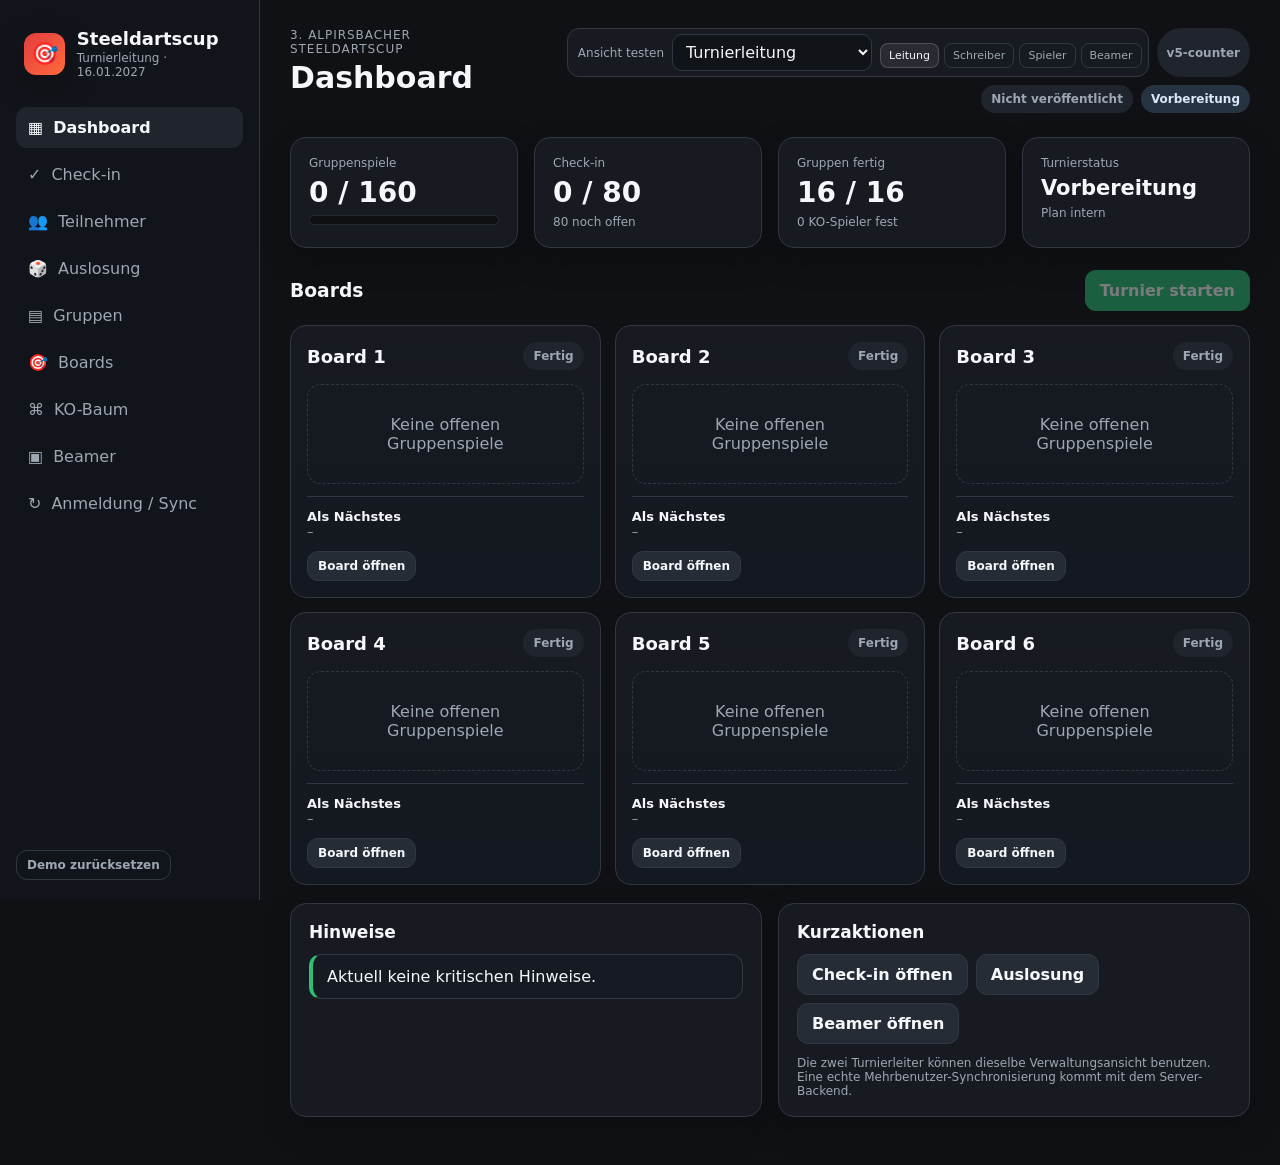
==== commit edef80ee: "Add files via upload" ====
--- a/index.html
+++ b/index.html
@@ -106,6 +106,40 @@
 .mode-quick-buttons button:hover,.mode-quick-buttons button.active{background:rgba(255,255,255,.08);color:var(--text);border-color:rgba(255,255,255,.18)}
 @media(max-width:900px){.mode-quick-buttons{display:none}}
 
+
+/* v5 integrated darts counter */
+.counter-card{background:linear-gradient(180deg,#171b22,#11151a);border:1px solid var(--border);border-radius:18px;padding:18px}
+.counter-rules{display:flex;gap:8px;flex-wrap:wrap;margin-bottom:14px}
+.counter-legline{display:flex;justify-content:center;align-items:center;gap:10px;margin:2px 0 14px;font-weight:800}
+.counter-legline .leg-score{font-size:28px;min-width:36px;text-align:center}
+.counter-score-grid{display:grid;grid-template-columns:1fr 1fr;gap:12px;margin-bottom:16px}
+.counter-player{position:relative;background:var(--panel-2);border:2px solid transparent;border-radius:16px;padding:16px;text-align:center;transition:.15s ease}
+.counter-player.active{border-color:var(--success);box-shadow:0 0 0 3px rgba(45,191,118,.08)}
+.counter-player.active:before{content:'AM WURF';position:absolute;top:8px;left:10px;font-size:10px;font-weight:900;letter-spacing:.07em;color:#6fe2a6}
+.counter-player .counter-name{font-size:18px;font-weight:850;margin-bottom:7px;padding-top:7px}
+.counter-player .remaining{font-size:66px;line-height:1;font-weight:950;letter-spacing:-.04em;margin:7px 0}
+.counter-player .legs{font-size:12px;color:var(--muted)}
+.counter-entry{display:grid;grid-template-columns:1fr auto;gap:10px;align-items:stretch;margin-top:8px}
+.counter-input{font-size:30px;font-weight:900;text-align:center;background:#090b0e;color:white;border:1px solid var(--border);border-radius:14px;padding:11px;min-width:0}
+.counter-submit{min-width:135px;font-size:18px}
+.quick-scores{display:grid;grid-template-columns:repeat(5,1fr);gap:8px;margin-top:10px}
+.quick-scores button{background:#222832;border:1px solid var(--border);color:var(--text);border-radius:10px;padding:10px 6px;font-weight:800}
+.quick-scores button:hover{background:#2b333e}
+.counter-actions{display:flex;gap:8px;flex-wrap:wrap;margin-top:12px}
+.counter-history{margin-top:16px;border-top:1px solid var(--border);padding-top:12px}
+.counter-history-list{display:grid;grid-template-columns:repeat(2,minmax(0,1fr));gap:6px}
+.counter-history-item{display:flex;justify-content:space-between;gap:10px;background:#11151b;border:1px solid #262d36;border-radius:9px;padding:7px 9px;font-size:12px}
+.counter-history-item strong{white-space:nowrap}
+.checkout-hint{margin-top:9px;text-align:center;font-size:12px;color:#f5c772;min-height:18px}
+.emergency-result{margin-top:14px;border-top:1px solid var(--border);padding-top:10px}
+.emergency-result summary{cursor:pointer;color:var(--muted);font-size:12px}
+.start-choice{display:grid;grid-template-columns:1fr 1fr;gap:12px;margin-top:14px}
+.start-choice button{min-height:92px;font-size:18px}
+@media(max-width:760px){
+  .counter-score-grid{grid-template-columns:1fr 1fr}.counter-player{padding:12px 8px}.counter-player .remaining{font-size:48px}.counter-player .counter-name{font-size:15px}
+  .counter-entry{grid-template-columns:1fr}.counter-submit{min-height:52px}.quick-scores{grid-template-columns:repeat(3,1fr)}.counter-history-list{grid-template-columns:1fr}
+}
+
 </style>
 </head>
 <body>
@@ -146,7 +180,7 @@
               <button type="button" data-test-mode="beamer">Beamer</button>
             </div>
           </div>
-          <span class="badge badge-muted" title="Build-Version">v4-single</span>
+          <span class="badge badge-muted" title="Build-Version">v5-counter</span>
           <span id="publishBadge" class="badge badge-muted">Nicht veröffentlicht</span>
           <span id="phaseBadge" class="badge">Vorbereitung</span>
         </div>
@@ -341,8 +375,8 @@
       for (const [a,b] of round) {
         flattened.push({
           id:`G-${group}-${count++}`,
-          type:'group', group, playerA:a, playerB:b,
-          winnerId:null, status:'pending', startedAt:null, completedAt:null
+          type:'group', group, playerA:a, playerB:b, checkout:'single', bestOf:1,
+          winnerId:null, status:'pending', startedAt:null, completedAt:null, counter:null
         });
       }
     }
@@ -397,14 +431,93 @@
     while(i<schedule.length){ const m=findMatch(schedule[i]); if(m && m.status!=='completed') break; i++; }
     state.boardPointers[board]=i;
   }
-  function startCurrentMatch(board){
+  function matchRules(m){
+    const bestOf=m.type==='group'?1:(m.bestOf||3);
+    const checkout=m.type==='group'?'single':'double';
+    return {bestOf, targetLegs:Math.floor(bestOf/2)+1, checkout, label: checkout==='single'?'Single Out':'Double Out'};
+  }
+  function otherPlayerId(m,id){ return id===m.playerA?m.playerB:m.playerA; }
+  function ensureCounter(m, starterId=null){
+    const rules=matchRules(m);
+    if(!m.counter){
+      const starter=starterId||m.playerA;
+      m.counter={remainingA:501,remainingB:501,legsA:m.scoreA||0,legsB:m.scoreB||0,currentPlayerId:starter,matchStarterId:starter,legStarterId:starter,legNumber:1,visits:[]};
+    }
+    return m.counter;
+  }
+  function requestStartCurrentMatch(board){
     normalizeBoardPointer(board);
-    const m=boardMatch(board,0); if(!m) return;
-    if(m.status==='pending'){m.status='running';m.startedAt=new Date().toISOString(); audit(`${m.id} auf Board ${board} gestartet.`); saveState(); render();}
+    const m=boardMatch(board,0); if(!m||m.status!=='pending') return;
+    const a=getPlayer(m.playerA),b=getPlayer(m.playerB),rules=matchRules(m);
+    openModal(`<h3>${m.type==='ko'?'Ausbullen':'Spiel starten'}</h3><p class="muted">${m.type==='ko'?'Wer hat das Ausbullen gewonnen und beginnt Leg 1?':'Wer beginnt das Spiel?'}</p><div class="notice"><strong>Automatisches Format:</strong> 501 ${rules.label} · ${rules.bestOf===1?'1 Leg':`BO${rules.bestOf} · First to ${rules.targetLegs}`}</div><div class="start-choice"><button class="btn btn-success" data-starter="${a.id}">${esc(playerName(a,true))}</button><button class="btn btn-success" data-starter="${b.id}">${esc(playerName(b,true))}</button></div><div class="modal-footer"><button class="btn btn-ghost" id="mCancelStart">Abbrechen</button></div>`);
+    document.getElementById('mCancelStart').onclick=closeModal;
+    document.querySelectorAll('[data-starter]').forEach(btn=>btn.onclick=()=>{startMatchWithStarter(board,m.id,btn.dataset.starter);closeModal();});
+  }
+  function startMatchWithStarter(board, matchId, starterId){
+    const m=findMatch(matchId); if(!m||m.status!=='pending') return;
+    m.status='running';m.startedAt=new Date().toISOString();m.counter=null;ensureCounter(m,starterId);
+    audit(`${m.id} auf Board ${board} gestartet. Anwurf: ${playerName(getPlayer(starterId))}.`);saveState();render();
+  }
+  function doubleCheckoutPossible(rest){ return rest>=2 && rest<=170 && ![169,168,166,165,163,162,159].includes(rest); }
+  function counterSnapshot(m){
+    const c=ensureCounter(m);return {remainingA:c.remainingA,remainingB:c.remainingB,legsA:c.legsA,legsB:c.legsB,currentPlayerId:c.currentPlayerId,legStarterId:c.legStarterId,legNumber:c.legNumber,status:m.status,winnerId:m.winnerId,scoreA:m.scoreA||0,scoreB:m.scoreB||0};
+  }
+  function switchCounterPlayer(m){const c=ensureCounter(m);c.currentPlayerId=otherPlayerId(m,c.currentPlayerId);}
+  function addCounterVisit(board, matchId, score, forceBust=false){
+    const m=findMatch(matchId);if(!m||m.status!=='running')return;
+    const c=ensureCounter(m),rules=matchRules(m),playerId=c.currentPlayerId,isA=playerId===m.playerA,rest=isA?c.remainingA:c.remainingB;
+    score=Number(score);
+    if(!Number.isInteger(score)||score<0||score>180)return toast('Bitte einen Score zwischen 0 und 180 eingeben.','warning');
+    const snap=counterSnapshot(m);
+    let bust=forceBust||score>rest;
+    if(rules.checkout==='double'&&!bust&&rest-score===1)bust=true;
+    let checkout=false;
+    if(!bust&&score===rest){
+      if(rules.checkout==='single') checkout=true;
+      else {
+        if(!doubleCheckoutPossible(rest)) return toast(`${rest} ist kein mögliches Double-Out-Finish mit einer Aufnahme.`, 'warning');
+        checkout=confirm(`${playerName(getPlayer(playerId))}: Checkout auf Doppel gültig?`);
+        if(!checkout)bust=true;
+      }
+    }
+    const visit={playerId,score,bust,checkout,legNumber:c.legNumber,snapshot:snap,at:new Date().toISOString()};
+    c.visits.push(visit);
+    if(!bust&&!checkout){ if(isA)c.remainingA=rest-score;else c.remainingB=rest-score; switchCounterPlayer(m); }
+    else if(bust){ switchCounterPlayer(m); }
+    else if(checkout){ winCounterLeg(board,m,playerId); }
+    saveState();render();
+  }
+  function winCounterLeg(board,m,winnerId){
+    const c=ensureCounter(m),rules=matchRules(m);
+    if(winnerId===m.playerA)c.legsA++;else c.legsB++;
+    m.scoreA=c.legsA;m.scoreB=c.legsB;
+    if((winnerId===m.playerA?c.legsA:c.legsB)>=rules.targetLegs){
+      completeScoredMatch(board,m,winnerId);return;
+    }
+    c.legNumber++;
+    c.remainingA=501;c.remainingB=501;
+    c.legStarterId=otherPlayerId(m,c.legStarterId);
+    c.currentPlayerId=c.legStarterId;
+    toast(`Leg an ${playerName(getPlayer(winnerId))}. Nächstes Leg startet ${playerName(getPlayer(c.legStarterId))}.`,'success');
+  }
+  function completeScoredMatch(board,m,winnerId){
+    m.winnerId=winnerId;m.status='completed';m.completedAt=new Date().toISOString();
+    if(m.type==='group'){
+      state.lastCompletedByBoard[board]=m.id;normalizeBoardPointer(board);refreshKnockoutSeeds();
+    }else{buildLaterRounds();}
+    audit(`${m.id} beendet: ${playerName(getPlayer(winnerId))} gewinnt ${m.type==='ko'?`${m.scoreA}:${m.scoreB}`:''}.`);
+    toast(`Match beendet – ${playerName(getPlayer(winnerId))} gewinnt.`,'success');
+  }
+  function undoCounterVisit(matchId){
+    const m=findMatch(matchId);if(!m?.counter?.visits?.length)return;
+    const v=m.counter.visits.pop(),s=v.snapshot,c=m.counter;
+    Object.assign(c,{remainingA:s.remainingA,remainingB:s.remainingB,legsA:s.legsA,legsB:s.legsB,currentPlayerId:s.currentPlayerId,legStarterId:s.legStarterId,legNumber:s.legNumber});
+    m.status=s.status;m.winnerId=s.winnerId;m.scoreA=s.scoreA;m.scoreB=s.scoreB;m.completedAt=null;
+    saveState();render();toast('Letzte Aufnahme zurückgenommen.','warning');
   }
   function completeGroupMatch(board, matchId, winnerId){
     const m=findMatch(matchId); if(!m || m.type!=='group') return;
-    m.winnerId=winnerId; m.status='completed'; m.completedAt=new Date().toISOString();
+    m.winnerId=winnerId; m.status='completed'; m.completedAt=new Date().toISOString(); m.scoreA=winnerId===m.playerA?1:0; m.scoreB=winnerId===m.playerB?1:0;
     state.lastCompletedByBoard[board]=m.id;
     normalizeBoardPointer(board);
     audit(`${m.id} beendet: ${playerName(getPlayer(winnerId))} gewinnt.`);
@@ -414,7 +527,7 @@
   function undoLastBoardResult(board){
     const id=state.lastCompletedByBoard[board]; if(!id) return;
     const m=findMatch(id); if(!m) return;
-    m.winnerId=null; m.status='pending'; m.completedAt=null; m.startedAt=null;
+    m.winnerId=null; m.status='pending'; m.completedAt=null; m.startedAt=null; m.scoreA=0; m.scoreB=0; m.counter=null;
     const idx=(state.boardSchedules[board]||[]).indexOf(id); if(idx>=0) state.boardPointers[board]=Math.min(state.boardPointers[board],idx);
     state.lastCompletedByBoard[board]=null;
     audit(`${id} wurde vom Schreiber zurückgesetzt.`);
@@ -470,10 +583,10 @@
     state.knockout.r32 = FIXED_R32.map((x,i)=>{
       const [g1,p1,g2,p2]=x; const old=existing[`K-R32-${i+1}`];
       return {
-        id:`K-R32-${i+1}`, type:'ko', round:'Letzte 32', bestOf:3,
+        id:`K-R32-${i+1}`, type:'ko', round:'Letzte 32', bestOf:3, checkout:'double',
         playerA: qualifier(g1,p1), playerB: qualifier(g2,p2),
         scoreA:old?.scoreA||0, scoreB:old?.scoreB||0, winnerId:old?.winnerId||null,
-        status:old?.status||'pending', source:`${g1}${p1} – ${g2}${p2}`
+        status:old?.status||'pending', counter:old?.counter||null, startedAt:old?.startedAt||null, completedAt:old?.completedAt||null, source:`${g1}${p1} – ${g2}${p2}`
       };
     });
     buildLaterRounds();
@@ -491,13 +604,13 @@
         const old=existing[`K-${key.toUpperCase()}-${i+1}`];
         const a=state.knockout[prev][i*2]?.winnerId||null;
         const b=state.knockout[prev][i*2+1]?.winnerId||null;
-        return {id:`K-${key.toUpperCase()}-${i+1}`,type:'ko',round:label,bestOf,playerA:a,playerB:b,scoreA:old?.scoreA||0,scoreB:old?.scoreB||0,winnerId:old?.winnerId||null,status:old?.status||'pending'};
+        return {id:`K-${key.toUpperCase()}-${i+1}`,type:'ko',round:label,bestOf,checkout:'double',playerA:a,playerB:b,scoreA:old?.scoreA||0,scoreB:old?.scoreB||0,winnerId:old?.winnerId||null,status:old?.status||'pending',counter:old?.counter||null,startedAt:old?.startedAt||null,completedAt:old?.completedAt||null};
       });
     }
     const sf=state.knockout.sf;
     const losers=sf.map(m=>m.winnerId ? (m.winnerId===m.playerA?m.playerB:m.playerA) : null);
     const oldThird=state.knockout.third?.[0];
-    state.knockout.third=[{id:'K-THIRD-1',type:'ko',round:'Spiel um Platz 3',bestOf:7,playerA:losers[0]||null,playerB:losers[1]||null,scoreA:oldThird?.scoreA||0,scoreB:oldThird?.scoreB||0,winnerId:oldThird?.winnerId||null,status:oldThird?.status||'pending'}];
+    state.knockout.third=[{id:'K-THIRD-1',type:'ko',round:'Spiel um Platz 3',bestOf:7,checkout:'double',playerA:losers[0]||null,playerB:losers[1]||null,scoreA:oldThird?.scoreA||0,scoreB:oldThird?.scoreB||0,winnerId:oldThird?.winnerId||null,status:oldThird?.status||'pending',counter:oldThird?.counter||null,startedAt:oldThird?.startedAt||null,completedAt:oldThird?.completedAt||null}];
   }
 
   function publishTournament(){
@@ -508,7 +621,6 @@
   function startTournament(){
     if(!state.tournament.published) return toast('Der Turnierplan muss zuerst veröffentlicht werden.','warning');
     state.tournament.started=true; state.tournament.phase='Gruppenphase';
-    for(let b=1;b<=6;b++) startCurrentMatch(b);
     audit('Turnier gestartet.'); saveState(); render(); toast('Turnier ist gestartet.');
   }
 
@@ -706,13 +818,38 @@
     if(!Object.keys(state.groups).length) return `<div class="empty">Bitte zuerst auslosen.</div>`;
     return `<div class="tabs">${Array.from({length:6},(_,i)=>`<button data-board-tab="${i+1}" class="${selectedBoard===i+1?'active':''}">Board ${i+1}</button>`).join('')}</div>${renderBoardControl(selectedBoard)}`;
   }
+  function checkoutHint(rest,rules){
+    if(rules.checkout!=='double') return '';
+    if(rest<=170&&doubleCheckoutPossible(rest)) return `${rest} Rest · Checkout möglich`;
+    return rest===1?'Bust-Gefahr: 1 Rest ist bei Double Out nicht möglich':'';
+  }
+  function renderCounter(board,m){
+    const c=ensureCounter(m),rules=matchRules(m),a=getPlayer(m.playerA),b=getPlayer(m.playerB),cur=getPlayer(c.currentPlayerId);
+    const history=[...c.visits].slice(-8).reverse();
+    const fmt=rules.bestOf===1?`1 Leg`:`BO${rules.bestOf} · First to ${rules.targetLegs}`;
+    return `<div class="counter-card">
+      <div class="counter-rules"><span class="badge">501</span><span class="badge ${rules.checkout==='double'?'badge-warning':'badge-success'}">${rules.label}</span><span class="badge badge-muted">${fmt}</span>${m.type==='ko'?`<span class="badge badge-muted">${esc(m.round)}</span>`:`<span class="badge badge-muted">Gruppe ${m.group}</span>`}</div>
+      <div class="counter-legline"><span>${esc(a.firstName)}</span><span class="leg-score">${c.legsA}</span><span class="muted">:</span><span class="leg-score">${c.legsB}</span><span>${esc(b.firstName)}</span><span class="badge badge-muted">Leg ${c.legNumber}</span></div>
+      <div class="counter-score-grid">
+        <div class="counter-player ${c.currentPlayerId===a.id?'active':''}"><div class="counter-name">${esc(playerName(a,true))}</div><div class="remaining">${c.remainingA}</div><div class="legs">${c.currentPlayerId===a.id?'Am Wurf':'wartet'}</div></div>
+        <div class="counter-player ${c.currentPlayerId===b.id?'active':''}"><div class="counter-name">${esc(playerName(b,true))}</div><div class="remaining">${c.remainingB}</div><div class="legs">${c.currentPlayerId===b.id?'Am Wurf':'wartet'}</div></div>
+      </div>
+      <div class="checkout-hint">${checkoutHint(c.currentPlayerId===a.id?c.remainingA:c.remainingB,rules)}</div>
+      <div class="counter-entry"><input id="counterScoreInput" class="counter-input" type="number" min="0" max="180" inputmode="numeric" placeholder="Score" autocomplete="off"><button class="btn btn-success counter-submit" data-counter-submit="${m.id}" data-board="${board}">Eintragen</button></div>
+      <div class="quick-scores">${[0,26,41,45,60,81,85,100,121,140,180].map(x=>`<button type="button" data-quick-score="${x}" data-match="${m.id}" data-board="${board}">${x}</button>`).join('')}</div>
+      <div class="counter-actions"><button class="btn btn-warning btn-small" data-bust="${m.id}" data-board="${board}">Bust / keine Punkte</button><button class="btn btn-ghost btn-small" data-undo-visit="${m.id}" ${history.length?'':'disabled'}>↶ Letzte Aufnahme</button></div>
+      <div class="counter-history"><div class="small muted" style="margin-bottom:7px">Letzte Aufnahmen</div><div class="counter-history-list">${history.length?history.map(v=>`<div class="counter-history-item"><span>${esc(getPlayer(v.playerId)?.firstName||'Spieler')} · Leg ${v.legNumber}</span><strong>${v.checkout?'Checkout':v.bust?'Bust':v.score}</strong></div>`).join(''):'<div class="small muted">Noch keine Aufnahme eingetragen.</div>'}</div></div>
+      <details class="emergency-result"><summary>Notfall: Ergebnis ohne Counter eintragen</summary><div class="big-choice" style="margin-top:10px"><button class="btn btn-secondary" data-win="${a.id}" data-match="${m.id}" data-board="${board}">${esc(a.firstName)} gewinnt</button><button class="btn btn-secondary" data-win="${b.id}" data-match="${m.id}" data-board="${board}">${esc(b.firstName)} gewinnt</button></div></details>
+    </div>`;
+  }
+
   function renderBoardControl(board){
     const cur=boardMatch(board,0), next=boardMatch(board,1), last=state.lastCompletedByBoard[board];
     if(!cur) return `<div class="card"><h3>Board ${board}</h3><div class="empty">Alle Gruppenspiele auf diesem Board sind abgeschlossen.</div>${last?`<div class="actions" style="margin-top:12px"><button class="btn btn-warning" data-undo-board="${board}">Letztes Ergebnis korrigieren</button></div>`:''}</div>`;
-    const pa=getPlayer(cur.playerA),pb=getPlayer(cur.playerB);
-    return `<div class="board-control"><div class="card"><div class="section-head"><div><span class="badge">Board ${board}</span><h3 style="margin-top:8px">Aktuelles Spiel · Gruppe ${cur.group}</h3></div><span class="badge ${cur.status==='running'?'badge-success':'badge-muted'}">${cur.status==='running'?'läuft':'bereit'}</span></div>
-      <div class="score-box"><div class="score-player"><div class="name">${esc(playerName(pa))}</div>${pa.dartName?`<div class="dartname">„${esc(pa.dartName)}“</div>`:''}</div><div class="versus">VS</div><div class="score-player"><div class="name">${esc(playerName(pb))}</div>${pb.dartName?`<div class="dartname">„${esc(pb.dartName)}“</div>`:''}</div></div>${cur.status==='running'&&cur.startedAt?`<div class="live-strip"><span class="status-dot ok"></span><span class="live-duration" data-started-at="${cur.startedAt}">${elapsedText(cur.startedAt)}</span></div>`:''}
-      ${cur.status==='pending'?`<button class="btn btn-success btn-lg" data-start-match="${board}">Spiel starten</button>`:`<div class="big-choice"><button class="btn btn-success" data-win="${pa.id}" data-match="${cur.id}" data-board="${board}">${esc(pa.firstName)} gewinnt</button><button class="btn btn-success" data-win="${pb.id}" data-match="${cur.id}" data-board="${board}">${esc(pb.firstName)} gewinnt</button></div>`}
+    const pa=getPlayer(cur.playerA),pb=getPlayer(cur.playerB),rules=matchRules(cur);
+    return `<div class="board-control"><div class="card"><div class="section-head"><div><span class="badge">Board ${board}</span><h3 style="margin-top:8px">Aktuelles Spiel · ${cur.type==='group'?`Gruppe ${cur.group}`:cur.round}</h3><div class="small muted">501 ${rules.label} · ${rules.bestOf===1?'1 Leg':`BO${rules.bestOf}`}</div></div><span class="badge ${cur.status==='running'?'badge-success':'badge-muted'}">${cur.status==='running'?'läuft':'bereit'}</span></div>
+      ${cur.status==='running'&&cur.startedAt?`<div class="live-strip"><span class="status-dot ok"></span><span class="live-duration" data-started-at="${cur.startedAt}">${elapsedText(cur.startedAt)}</span></div>`:''}
+      ${cur.status==='pending'?`<div class="score-box"><div class="score-player"><div class="name">${esc(playerName(pa))}</div>${pa.dartName?`<div class="dartname">„${esc(pa.dartName)}“</div>`:''}</div><div class="versus">VS</div><div class="score-player"><div class="name">${esc(playerName(pb))}</div>${pb.dartName?`<div class="dartname">„${esc(pb.dartName)}“</div>`:''}</div></div><button class="btn btn-success btn-lg" data-start-match="${board}">Spiel starten & Counter öffnen</button>`:renderCounter(board,cur)}
       ${last?`<div class="actions" style="margin-top:14px"><button class="btn btn-warning btn-small" data-undo-board="${board}">Letztes Ergebnis korrigieren</button></div>`:''}
       </div><div class="card card-subtle"><h3>Als Nächstes</h3>${next?`<div class="match-main">${esc(playerName(getPlayer(next.playerA)))}<br><span class="muted">gegen</span><br>${esc(playerName(getPlayer(next.playerB)))}</div><div class="small muted">Gruppe ${next.group}</div>`:`<div class="empty">Kein weiteres Spiel</div>`}<hr style="border:0;border-top:1px solid var(--border);margin:18px 0"><h3>Board-Reihenfolge</h3><p class="small muted">${BOARD_GROUPS[board].map(g=>`Gruppe ${g}`).join(' → ')} → …</p><p class="small muted">Fortschritt: ${state.boardPointers[board]} / ${(state.boardSchedules[board]||[]).length}</p></div></div>`;
   }
@@ -754,8 +891,13 @@
     document.querySelectorAll('[data-manual-rank]').forEach(b=>b.onclick=()=>openManualRankModal(b.dataset.manualRank));
 
     document.querySelectorAll('[data-board-tab]').forEach(b=>b.onclick=()=>{selectedBoard=Number(b.dataset.boardTab);render();});
-    document.querySelectorAll('[data-start-match]').forEach(b=>b.onclick=()=>startCurrentMatch(Number(b.dataset.startMatch)));
+    document.querySelectorAll('[data-start-match]').forEach(b=>b.onclick=()=>requestStartCurrentMatch(Number(b.dataset.startMatch)));
     document.querySelectorAll('[data-win]').forEach(b=>b.onclick=()=>completeGroupMatch(Number(b.dataset.board),b.dataset.match,b.dataset.win));
+    document.querySelectorAll('[data-counter-submit]').forEach(b=>b.onclick=()=>{const input=document.getElementById('counterScoreInput');addCounterVisit(Number(b.dataset.board),b.dataset.counterSubmit,input?.value);});
+    document.getElementById('counterScoreInput')?.addEventListener('keydown',e=>{if(e.key==='Enter'){const btn=document.querySelector('[data-counter-submit]');if(btn)addCounterVisit(Number(btn.dataset.board),btn.dataset.counterSubmit,e.currentTarget.value);}});
+    document.querySelectorAll('[data-quick-score]').forEach(b=>b.onclick=()=>addCounterVisit(Number(b.dataset.board),b.dataset.match,Number(b.dataset.quickScore)));
+    document.querySelectorAll('[data-bust]').forEach(b=>b.onclick=()=>addCounterVisit(Number(b.dataset.board),b.dataset.bust,0,true));
+    document.querySelectorAll('[data-undo-visit]').forEach(b=>b.onclick=()=>undoCounterVisit(b.dataset.undoVisit));
     document.querySelectorAll('[data-undo-board]').forEach(b=>b.onclick=()=>{if(confirm('Das unmittelbar letzte Ergebnis dieses Boards wirklich zurücksetzen?'))undoLastBoardResult(Number(b.dataset.undoBoard));});
 
     document.getElementById('fakeSyncBtn')?.addEventListener('click',()=>toast('Demo-Sync ausgeführt – keine externen Änderungen vorhanden.'));
